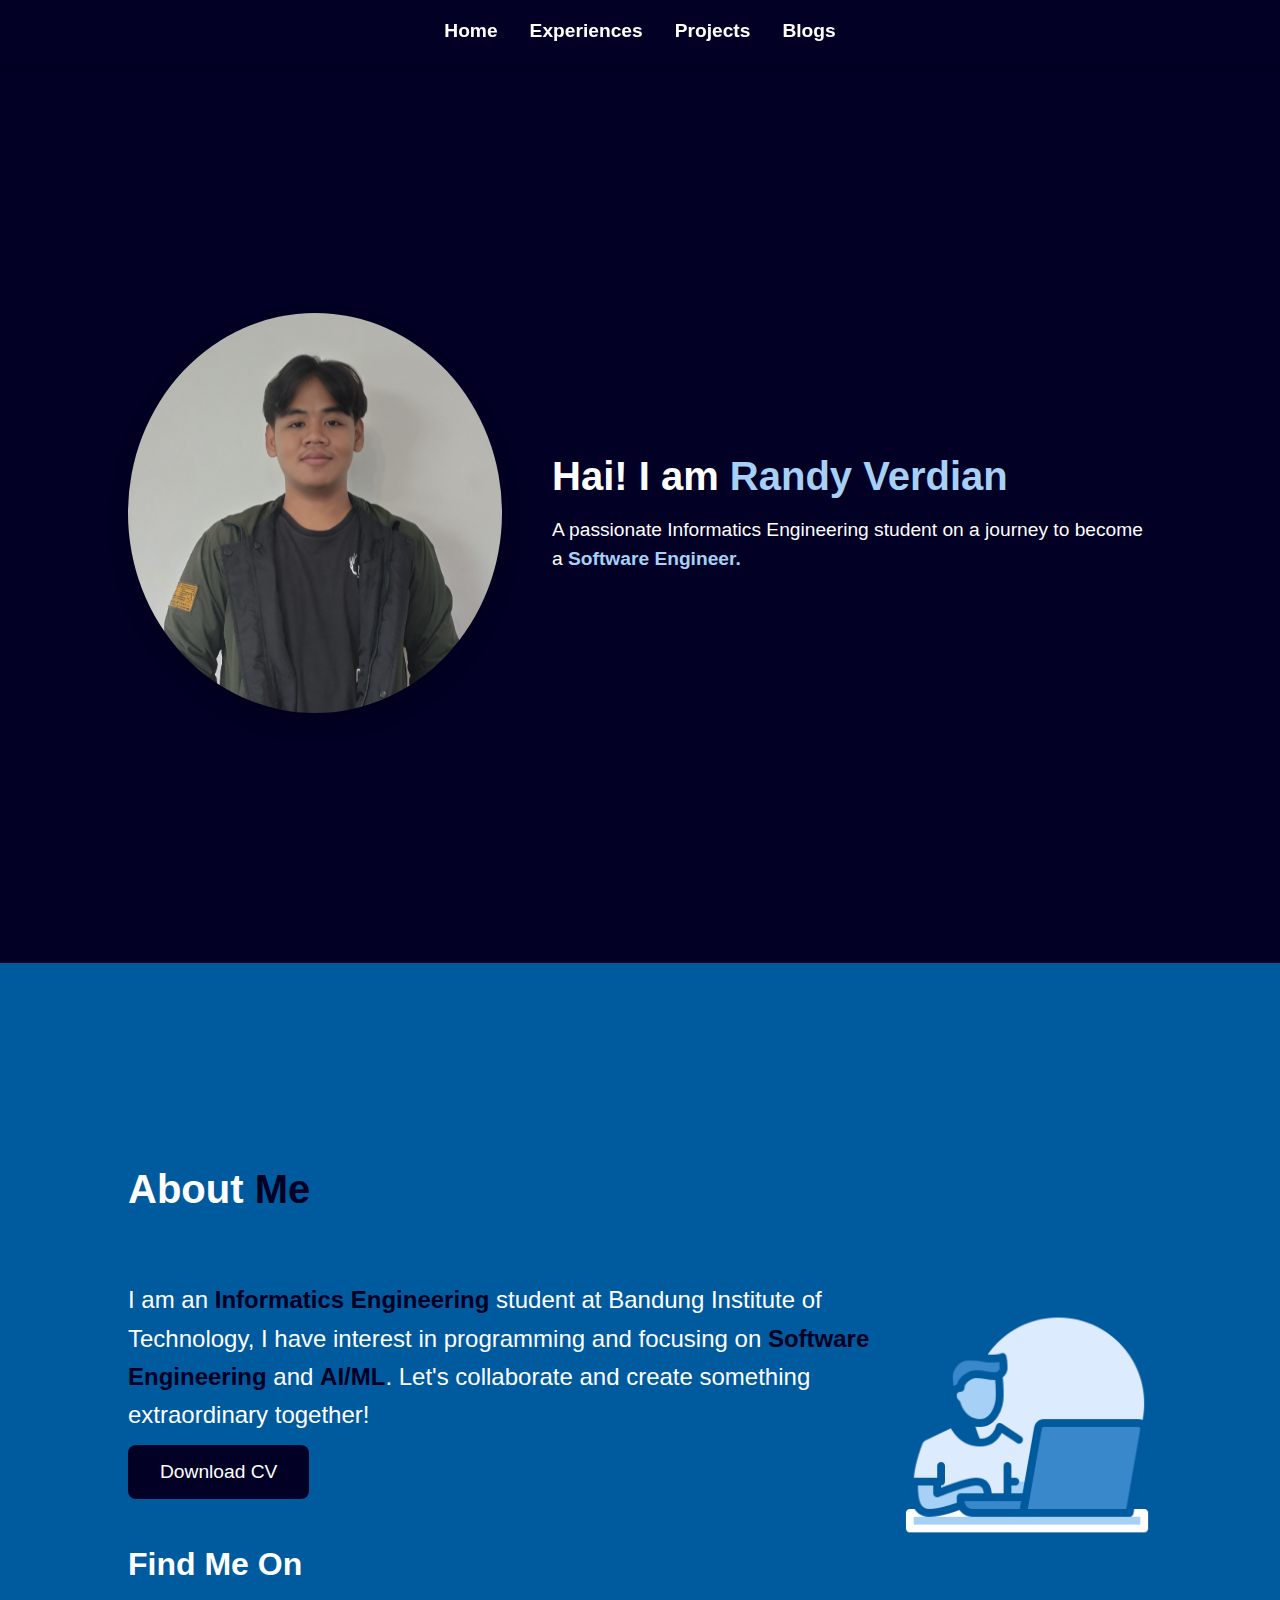
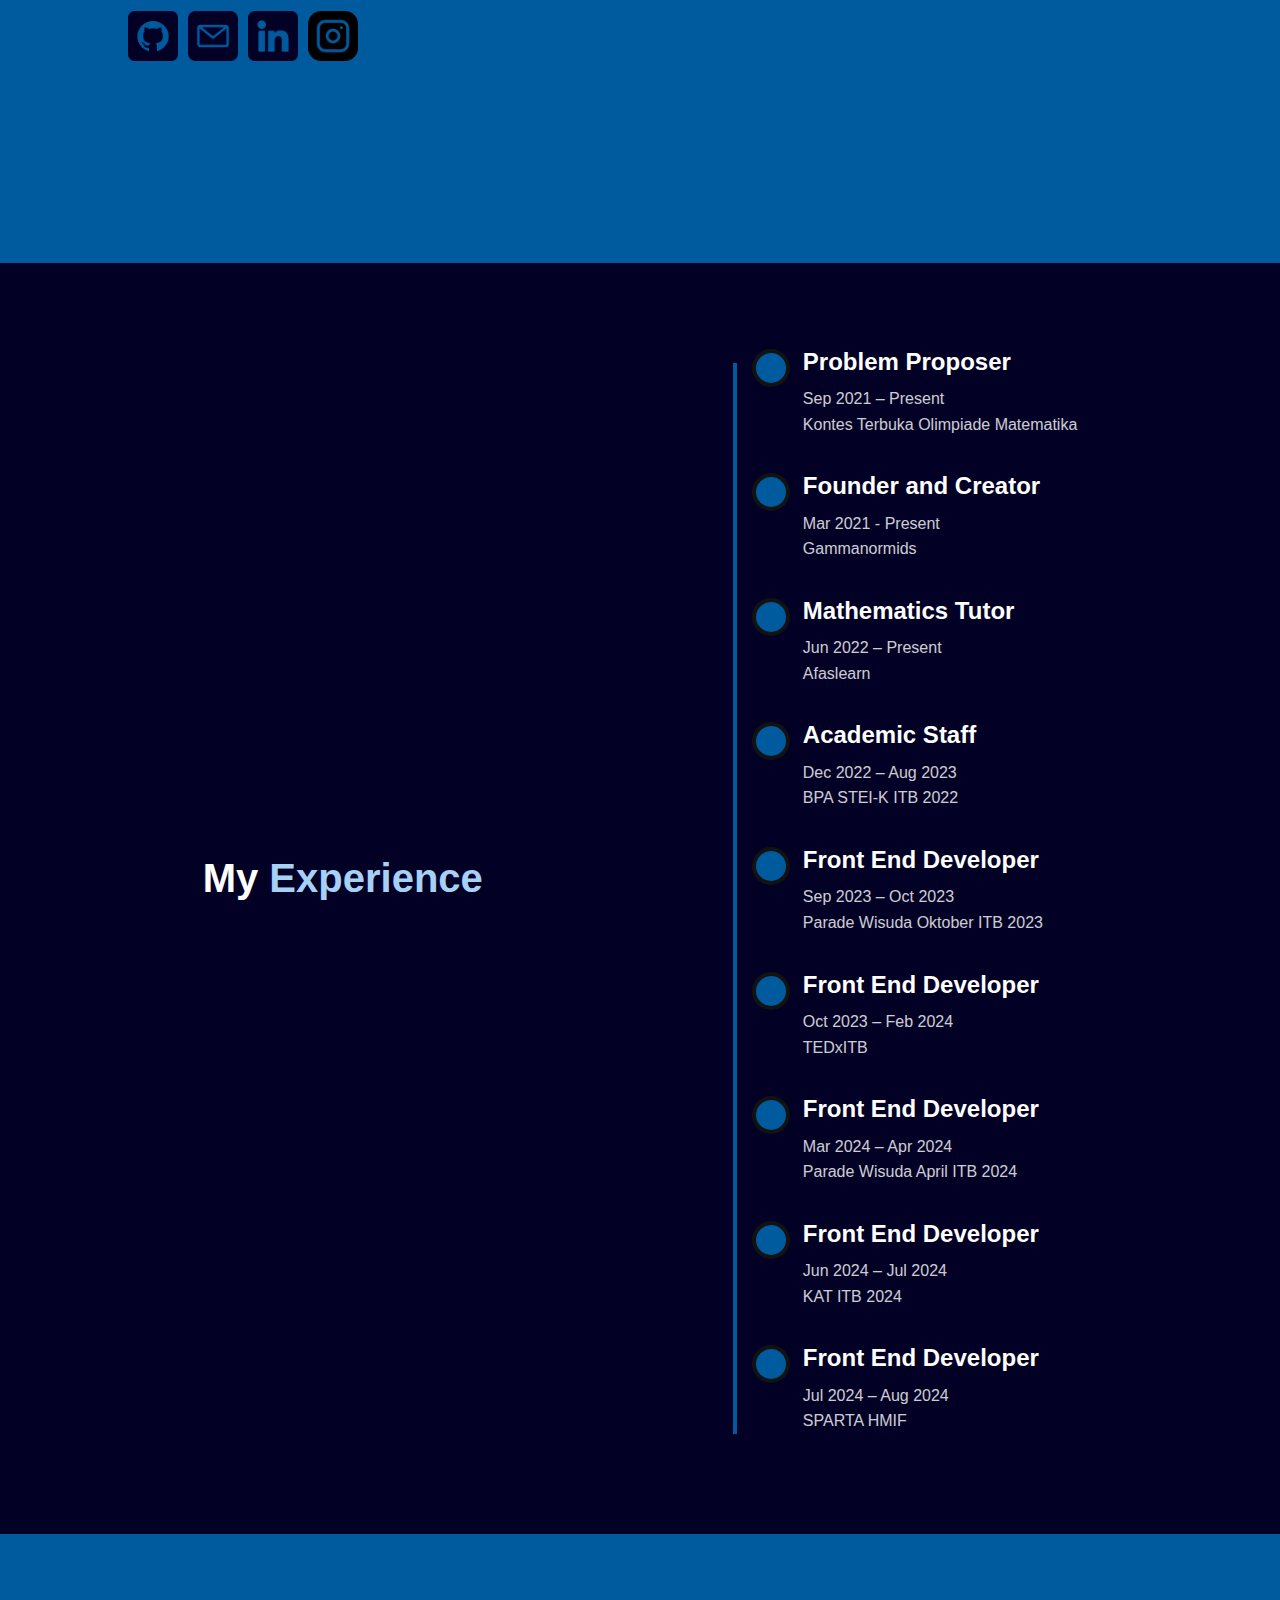
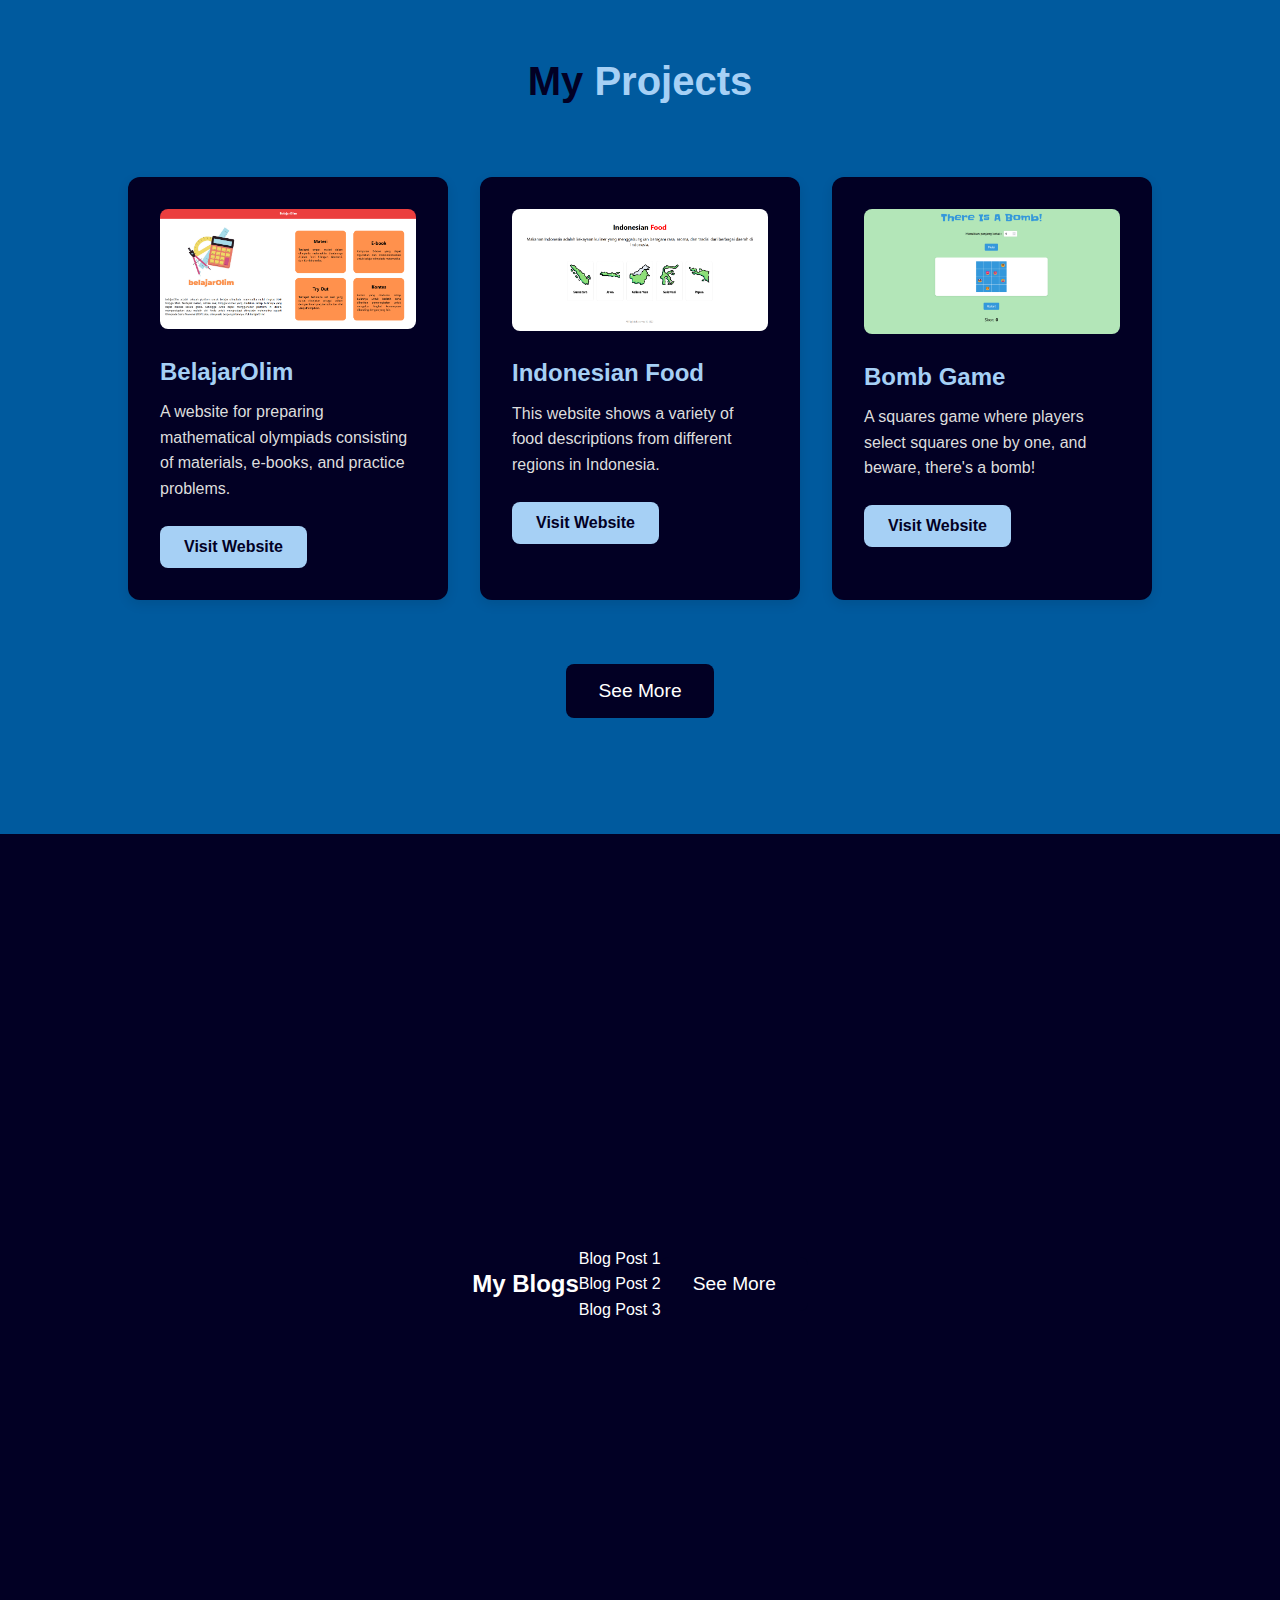
==== src/index.html @ 905d5fe4 "feat: add project section" ====
<!DOCTYPE html>
<html lang="en">
<head>
    <meta charset="UTF-8">
    <meta name="viewport" content="width=device-width, initial-scale=1.0">
    <title>Randy Verdian Portfolio</title>
    <link rel="stylesheet" href="style.css">
</head>
<body>
    <!-- Navbar -->
    <nav class="navbar">
        <ul>
            <li><a href="#home">Home</a></li>
            <li><a href="#experience">Experiences</a></li>
            <li><a href="#projects">Projects</a></li>
            <li><a href="#blogs">Blogs</a></li>
        </ul>
    </nav>

    <!-- Intro Section -->
    <section id="home" class="intro-section">
        <img src="../public/profile.jpg" alt="Randy Verdian" class="profile-photo">
        <div>
            <h1>Hai! I am <span>Randy Verdian</span></h1>
            <p>A passionate Informatics Engineering student on a journey to become a <span>Software Engineer.</span></p>
        </div>
    </section>

    <!-- About Me Section -->
     <section id="about-me" class="about-me-section">
        <div>
            <div class="about-me-desc">
                <h1>About <span>Me</span></h1>
                <p>
                    I am an <span>Informatics Engineering</span> student at Bandung Institute of Technology, I have interest in programming and focusing on <span>Software Engineering</span> and <span>AI/ML</span>. Let's collaborate and create something extraordinary together!
                </p>
                <a href="your-cv.pdf" class="btn">Download CV</a>
            </div>
            <div class="about-me-contact">
                <p>Find Me On</p>
                <div class="sosmed">
                    <a href="https://github.com/randyver"><img src="../public/github.png" alt="Github"></a>
                    <a href="mailto:randyverdian99@gmail.com"><img src="../public/email.png" alt="Email"></a>
                    <a href="https://linkedin.com/in/randy-verdian"><img src="../public/linkedin.png" alt="LinkedIn"></a>
                    <a href="https://instagram.com/randyverdian_"><img src="../public/instagram.png" alt="Instagram"></a>
                </div>
            </div>
        </div>
        <img src="../public/about-me.png" alt="About Me">
     </section>

    <!-- My Experience Section -->
    <section id="experience" class="experience-section">
        <h2>My <span>Experience</span></h2>
        <div class="timeline">
            <div class="timeline-item">
                <div class="timeline-icon"></div>
                <div class="timeline-content">
                    <h3>Problem Proposer</h3>
                    <p>Sep 2021 – Present<br>Kontes Terbuka Olimpiade Matematika</p>
                </div>
            </div>
            <div class="timeline-item">
                <div class="timeline-icon"></div>
                <div class="timeline-content">
                    <h3>Founder and Creator</h3>
                    <p>Mar 2021 - Present<br>Gammanormids</p>
                </div>
            </div>
            <div class="timeline-item">
                <div class="timeline-icon"></div>
                <div class="timeline-content">
                    <h3>Mathematics Tutor</h3>
                    <p>Jun 2022 – Present<br>Afaslearn</p>
                </div>
            </div>
            <div class="timeline-item">
                <div class="timeline-icon"></div>
                <div class="timeline-content">
                    <h3>Academic Staff</h3>
                    <p>Dec 2022 – Aug 2023<br>BPA STEI-K ITB 2022</p>
                </div>
            </div>
            <div class="timeline-item">
                <div class="timeline-icon"></div>
                <div class="timeline-content">
                    <h3>Front End Developer</h3>
                    <p>Sep 2023 – Oct 2023<br>Parade Wisuda Oktober ITB 2023</p>
                </div>
            </div>
            <div class="timeline-item">
                <div class="timeline-icon"></div>
                <div class="timeline-content">
                    <h3>Front End Developer</h3>
                    <p>Oct 2023 – Feb 2024<br>TEDxITB</p>
                </div>
            </div>
            <div class="timeline-item">
                <div class="timeline-icon"></div>
                <div class="timeline-content">
                    <h3>Front End Developer</h3>
                    <p>Mar 2024 – Apr 2024<br>Parade Wisuda April ITB 2024</p>
                </div>
            </div>
            <div class="timeline-item">
                <div class="timeline-icon"></div>
                <div class="timeline-content">
                    <h3>Front End Developer</h3>
                    <p>Jun 2024 – Jul 2024<br>KAT ITB 2024</p>
                </div>
            </div>
            <div class="timeline-item">
                <div class="timeline-icon"></div>
                <div class="timeline-content">
                    <h3>Front End Developer</h3>
                    <p>Jul 2024 – Aug 2024<br>SPARTA HMIF</p>
                </div>
            </div>
        </div>
    </section>
    
    

    <!-- My Projects Section -->
<section id="projects" class="projects-section">
    <h2>My <span>Projects</span></h2>
    <div class="projects-list">
        <div class="project">
            <img src="../public/project/belajar-olim.png" alt="belajar-olim">
            <h1>BelajarOlim</h1>
            <p>A website for preparing mathematical olympiads consisting of materials, e-books, and practice problems.</p>
            <a href="https://belajarolim.vercel.app/" target="_blank"><button>Visit Website</button></a>
        </div>

        <div class="project">
            <img src="../public/project/indo-food.png" alt="indo-food">
            <h1>Indonesian Food</h1>
            <p>This website shows a variety of food descriptions from different regions in Indonesia.</p>
            <a href="https://makanan-indo.vercel.app/" target="_blank"><button>Visit Website</button></a>
        </div>

        <div class="project">
            <img src="../public/project/bomb-game.png" alt="bomb-game">
            <h1>Bomb Game</h1>
            <p>A squares game where players select squares one by one, and beware, there's a bomb!</p>
            <a href="https://bomb-game-square.vercel.app/" target="_blank"><button>Visit Website</button></a>
        </div>

    </div>
    <a href="projects.html" class="btn">See More</a>
</section>


    <!-- My Blogs Section -->
    <section id="blogs" class="blogs-section">
        <h2>My Blogs</h2>
        <div class="blogs-list">
            <div class="blog">Blog Post 1</div>
            <div class="blog">Blog Post 2</div>
            <div class="blog">Blog Post 3</div>
        </div>
        <a href="blogs.html" class="btn">See More</a>
    </section>

</body>
</html>
---- src/style.css ----
* {
    margin: 0;
    padding: 0;
    box-sizing: border-box;
}

body {
    font-family: Arial, sans-serif;
    background: #020024;
    color: #fff;
    line-height: 1.6;
}

/* navbar */
.navbar {
    display: flex;
    justify-content: center;
    padding: 1rem 2rem;
    background-color: #020024;
    position: sticky;
    top: 0;
    z-index: 1000;
    box-shadow: 0 4px 6px rgba(0, 0, 0, 0.1);
}

.navbar ul {
    list-style: none;
    display: flex;
    gap: 2rem;
    margin: 0;
    padding: 0;
}

.navbar a {
    color: #fff;
    text-decoration: none;
    font-weight: bold;
    font-size: 1.2rem;
    transition: color 0.3s ease-in-out;
}

.navbar a:hover {
    color: #a6d0f5; /* Light blue for hover */
}


/* intro section */

.intro-section {
    min-height: 100vh;
    display: flex;
    align-items: center;
    justify-content: center;
    padding: 0 10%;
    background: #020024;
    color: #fff;
    text-align: left;
}

.profile-photo {
    width: 400px;
    height: 400px;
    border-radius: 50%;
    object-fit: cover;
    box-shadow: 0 10px 20px rgba(0, 0, 0, 0.2);
    margin-right: 50px;
}

.intro-section div {
    max-width: 600px;
}

.intro-section h1 {
    font-size: 2.5rem;
    line-height: 1.2;
    margin-bottom: 1rem;
}

.intro-section h1 span {
    color: #a6d0f5;
}

.intro-section p {
    font-size: 1.2rem;
    line-height: 1.5;
}

.intro-section p span {
    color: #a6d0f5;
    font-weight: bold;
}



/* about me section */

.about-me-section {
    min-height: 100vh;
    display: flex;
    align-items: center;
    justify-content: center;
    padding: 0 10%;
    background: #005a9e;
    color: #fff;
    text-align: left;
}

.btn {
    display: inline-block;
    padding: 0.75rem 2rem;
    background-color: #020024;
    color: white;
    text-decoration: none;
    border-radius: 5px;
    transition: background-color 0.3s;
}

.btn:hover {
    background-color: #003d73;
}

.sosmed {
    display: flex;
}

.sosmed a img {
    width: 80px;
    height: 80px;
    margin-right: 10px;
}

.about-me-section img {
    margin-top: 20px;
    width: 250px;
}

.about-me-desc {
    margin-bottom: 40px;
}

.about-me-desc h1 {
    font-size: 2.5rem;
    margin-bottom: 60px;
}

.about-me-desc p {
    font-size: 1.5rem;
    margin-bottom: 10px;
}

.about-me-desc h1 span {
    color: #020024;
}

.about-me-desc p span {
    font-weight: bold;
    color: #020024;
}

.about-me-contact p {
    font-size: 2rem;
    font-weight: bold;
}

.sosmed a img {
    width: 50px;
    height: 50px;
}


/* experience */
.experience-section {
    min-height: 100vh;
    display: flex;
    align-items: center;
    justify-content: center;
    padding: 0 10%;
    background: #020024;
    color: #fff;
    text-align: left;
}

.experience-section h2 {
    text-align: center;
    font-size: 2.5rem;
    margin-bottom: 40px;
    margin-right: 200px;
}

.experience-section h2 span {
    color: #a6d0f5;
}

.timeline {
    position: relative;
    max-width: 800px;
    margin-top: 60px;
    margin-bottom: 60px;
    padding-left: 40px;
}

.timeline:before {
    content: '';
    position: absolute;
    left: 50px;
    top: 40px;
    bottom: 40px;
    width: 4px;
    background: #005a9e;
}

.timeline-item {
    margin: 30px 0;
    position: relative;
}

.timeline-item .timeline-icon {
    position: absolute;
    left: 33px;
    top: 0;
    width: 30px;
    height: 30px;
    background-color: #005a9e;
    border-radius: 50%;
    box-shadow: 0 0 0 4px #121212;
}

.timeline-item .timeline-content {
    padding-left: 80px;
    position: relative;
    top: -10px;
}

.timeline-item h3 {
    font-size: 1.5rem;
    font-weight: bold;
    margin-bottom: 5px;
}

.timeline-item p {
    font-size: 1rem;
    opacity: 0.8;
}





/* projects */
.projects-section {
    min-height: 100vh;
    display: flex;
    flex-direction: column;
    align-items: center;
    justify-content: center;
    padding: 0 10%;
    background: #005a9e;
    color: #fff;
    text-align: left;
}

.projects-section h2 {
    font-size: 2.5rem;
    margin-bottom: 4rem;
    color: #020024;
}

.projects-section h2 span {
    color: #a6d0f5;
}

.projects-list {
    display: grid;
    grid-template-columns: repeat(auto-fit, minmax(300px, 1fr));
    gap: 2rem;
    margin-bottom: 4rem;
}

.project {
    background-color: #020024;
    color: #fff;
    padding: 2rem;
    border-radius: 12px;
    box-shadow: 0 4px 12px rgba(0, 0, 0, 0.1);
    text-align: left;
    transition: transform 0.3s ease, box-shadow 0.3s ease;
    overflow: hidden;
    cursor: pointer;
}

.project:hover {
    transform: scale(1.05); /* Scale effect on hover */
    box-shadow: 0 6px 16px rgba(0, 0, 0, 0.2);
}

.project img {
    max-width: 100%;
    border-radius: 8px;
    margin-bottom: 1rem;
}

.project h1 {
    font-size: 1.5rem;
    margin-bottom: 0.5rem;
    color: #a6d0f5;
}

.project p {
    font-size: 1rem;
    color: #ddd;
    margin-bottom: 1.5rem;
}

.project a button {
    background-color: #a6d0f5;
    border: none;
    padding: 0.75rem 1.5rem;
    border-radius: 8px;
    color: #020024;
    font-size: 1rem;
    font-weight: bold;
    cursor: pointer;
    transition: background-color 0.3s ease;
}

.project a button:hover {
    background-color: #a6d0f5;
}

.btn {
    background-color: #020024;
    color: #fff;
    border-radius: 8px;
    font-size: 1.2rem;
    text-decoration: none;
    transition: background-color 0.3s ease;
}

.btn:hover {
    background-color: #a6d0f5;
    color: #020024;
}



















/* blogs */
.blogs-section {
    min-height: 100vh;
    display: flex;
    align-items: center;
    justify-content: center;
    padding: 0 10%;
    background: #020024;
    color: #fff;
    text-align: left;
}




@media (max-width: 1080px) {
    /* intro section */
    .intro-section {
        flex-direction: column;
        text-align: center;
        padding: 40px;
    }

    .profile-photo {
        margin: 0 0 20px 0;
        width: 300px;
        height: 300px;
    }

    .intro-section div {
        max-width: 100%;
    }

    .intro-section h1 {
        font-size: 2.5rem;
    }

    .intro-section p {
        font-size: 1.5rem;
    }

    /* about me section */
    .about-me-section {
        display: flex;
        flex-direction: column;
    }

    .about-me-section img {
        margin-top: 20px;
        width: 300px;
    }

    .about-me-desc {
        margin-bottom: 40px;
    }

    .about-me-desc h1 {
        font-size: 2.5rem;
        margin-bottom: 60px;
    }

    .about-me-desc p {
        font-size: 1.2rem;
        margin-bottom: 10px;
    }

    .about-me-desc h1 span {
        color: #020024;
    }

    .about-me-desc p span {
        font-weight: bold;
        color: #020024;
    }

    .about-me-contact p {
        font-size: 1.5rem;
        font-weight: bold;
    }

    .sosmed a img {
        width: 50px;
        height: 50px;
    }

    /* experience section */
    .experience-section {
        min-height: 100vh;
        display: flex;
        align-items: center;
        justify-content: center;
        padding: 0 10%;
        background: #020024;
        color: #fff;
    }
    
    .experience-section h2 {
        text-align: center;
        font-size: 2.5rem;
        margin-bottom: 40px;
    }
    
    .timeline {
        position: relative;
        max-width: 800px;
        margin-top: 20px;
        margin-bottom: 60px;
    }
    
    .timeline:before {
        content: '';
        position: absolute;
        left: 50px;
        top: 40px;
        bottom: 40px;
        width: 4px;
        background: #005a9e;
    }
    
    .timeline-item {
        margin: 30px 0;
        position: relative;
    }
    
    .timeline-item .timeline-icon {
        position: absolute;
        left: 33px;
        top: 0;
        width: 20px;
        height: 20px;
        background-color: #005a9e;
        border-radius: 50%;
        box-shadow: 0 0 0 4px #121212;
    }
    
    .timeline-item .timeline-content {
        padding-left: 80px;
        position: relative;
        top: -10px;
    }
    
    .timeline-item h3 {
        font-size: 1.2rem;
        font-weight: bold;
        margin-bottom: 5px;
    }
    
    .timeline-item p {
        font-size: 1rem;
        opacity: 0.8;
    }

    /* projects */
    .projects-section {
        padding-top: 100px;
        padding-bottom: 100px;
    }
}

@media (max-width: 810px) {
    /* navbar */
    .navbar a {
        font-size: 1rem;
    }


    /* intro section */
    .profile-photo {
        width: 200px;
        height: 200px;
    }

    .intro-section h1 {
        font-size: 2rem;
    }

    .intro-section p {
        font-size: 1rem;
    }

    /* about me section */
    .about-me-section {
        display: flex;
        flex-direction: column;
    }



    .about-me-section img {
        margin-top: 20px;
        width: 250px;
    }

    .about-me-desc {
        margin-bottom: 40px;
    }

    .about-me-desc h1 {
        font-size: 2rem;
        margin-bottom: 60px;
    }

    .about-me-desc p {
        margin-bottom: 10px;
    }

    .about-me-desc h1 span {
        color: #020024;
    }

    .about-me-desc p span {
        font-weight: bold;
        color: #020024;
    }

    .about-me-contact p {
        font-size: 1.5rem;
        font-weight: bold;
    }

    .sosmed a img {
        width: 50px;
        height: 50px;
    }

    /* experience section */
    .experience-section {
        min-height: 100vh;
        display: flex;
        flex-direction: column;
        align-items: center;
        justify-content: center;
        padding: 0 10%;
        background: #020024;
        color: #fff;
    }
    
    .experience-section h2 {
        text-align: center;
        font-size: 2.5rem;
        margin-top: 40px;
        margin-bottom: 40px;
        margin-right: 0px;
    }
    
    .timeline {
        position: relative;
        max-width: 800px;
        margin-top: 20px;
        margin-bottom: 60px;
    }
    
    .timeline:before {
        content: '';
        position: absolute;
        left: 50px;
        top: 40px;
        bottom: 40px;
        width: 4px;
        background: #005a9e;
    }
    
    .timeline-item {
        margin: 30px 0;
        position: relative;
    }
    
    .timeline-item .timeline-icon {
        position: absolute;
        left: 33px;
        top: 0;
        width: 20px;
        height: 20px;
        background-color: #005a9e;
        border-radius: 50%;
        box-shadow: 0 0 0 4px #121212;
    }
    
    .timeline-item .timeline-content {
        padding-left: 80px;
        position: relative;
        top: -10px;
    }
    
    .timeline-item h3 {
        font-size: 1rem;
        font-weight: bold;
        margin-bottom: 5px;
    }
    
    .timeline-item p {
        font-size: 0.8rem;
        opacity: 0.8;
    }

    /* projects */
    .projects-section {
        padding-top: 60px;
        padding-bottom: 60px;
    }

    .project h2 {
        font-size: 1.2rem;
    }

    .project p {
        font-size: 0.8rem;
    }
}

@media (max-width: 480px) {
    /* navbar */
    .navbar a {
        font-size: 1rem;
    }


    /* intro section */
    .profile-photo {
        width: 200px;
        height: 200px;
    }

    .intro-section h1 {
        font-size: 2rem;
    }

    .intro-section p {
        font-size: 1rem;
    }

    /* about me section */
    .about-me-section {
        display: flex;
        flex-direction: column;
    }



    .about-me-section img {
        margin-top: 20px;
        width: 250px;
    }

    .about-me-desc {
        margin-bottom: 40px;
    }

    .about-me-desc h1 {
        font-size: 2rem;
        margin-bottom: 60px;
    }

    .about-me-desc p {
        margin-bottom: 10px;
    }

    .about-me-desc h1 span {
        color: #020024;
    }

    .about-me-desc p span {
        font-weight: bold;
        color: #020024;
    }

    .about-me-contact p {
        font-size: 1.5rem;
        font-weight: bold;
    }

    .sosmed a img {
        width: 50px;
        height: 50px;
    }

    /* experience section */
    .experience-section {
        min-height: 100vh;
        display: flex;
        flex-direction: column;
        align-items: center;
        justify-content: center;
        padding: 0 10%;
        background: #020024;
        color: #fff;
    }
    
    .experience-section h2 {
        text-align: center;
        font-size: 2.5rem;
        margin-top: 40px;
        margin-bottom: 40px;
        margin-right: 0px;
    }
    
    .timeline {
        position: relative;
        max-width: 800px;
        margin-top: 20px;
        margin-bottom: 60px;
    }
    
    .timeline:before {
        content: '';
        position: absolute;
        left: 50px;
        top: 40px;
        bottom: 40px;
        width: 4px;
        background: #005a9e;
    }
    
    .timeline-item {
        margin: 30px 0;
        position: relative;
    }
    
    .timeline-item .timeline-icon {
        position: absolute;
        left: 33px;
        top: 0;
        width: 20px;
        height: 20px;
        background-color: #005a9e;
        border-radius: 50%;
        box-shadow: 0 0 0 4px #121212;
    }
    
    .timeline-item .timeline-content {
        padding-left: 80px;
        position: relative;
        top: -10px;
    }
    
    .timeline-item h3 {
        font-size: 1rem;
        font-weight: bold;
        margin-bottom: 5px;
    }
    
    .timeline-item p {
        font-size: 0.8rem;
        opacity: 0.8;
    }
    
    .projects-section {
        padding-top: 40px;
        padding-bottom: 40px;
    }

    .project h2 {
        font-size: 1.2rem;
    }

    .project p {
        font-size: 0.8rem;
    }

    .project a button {
        font-size: 0.8rem;
    }

    

}
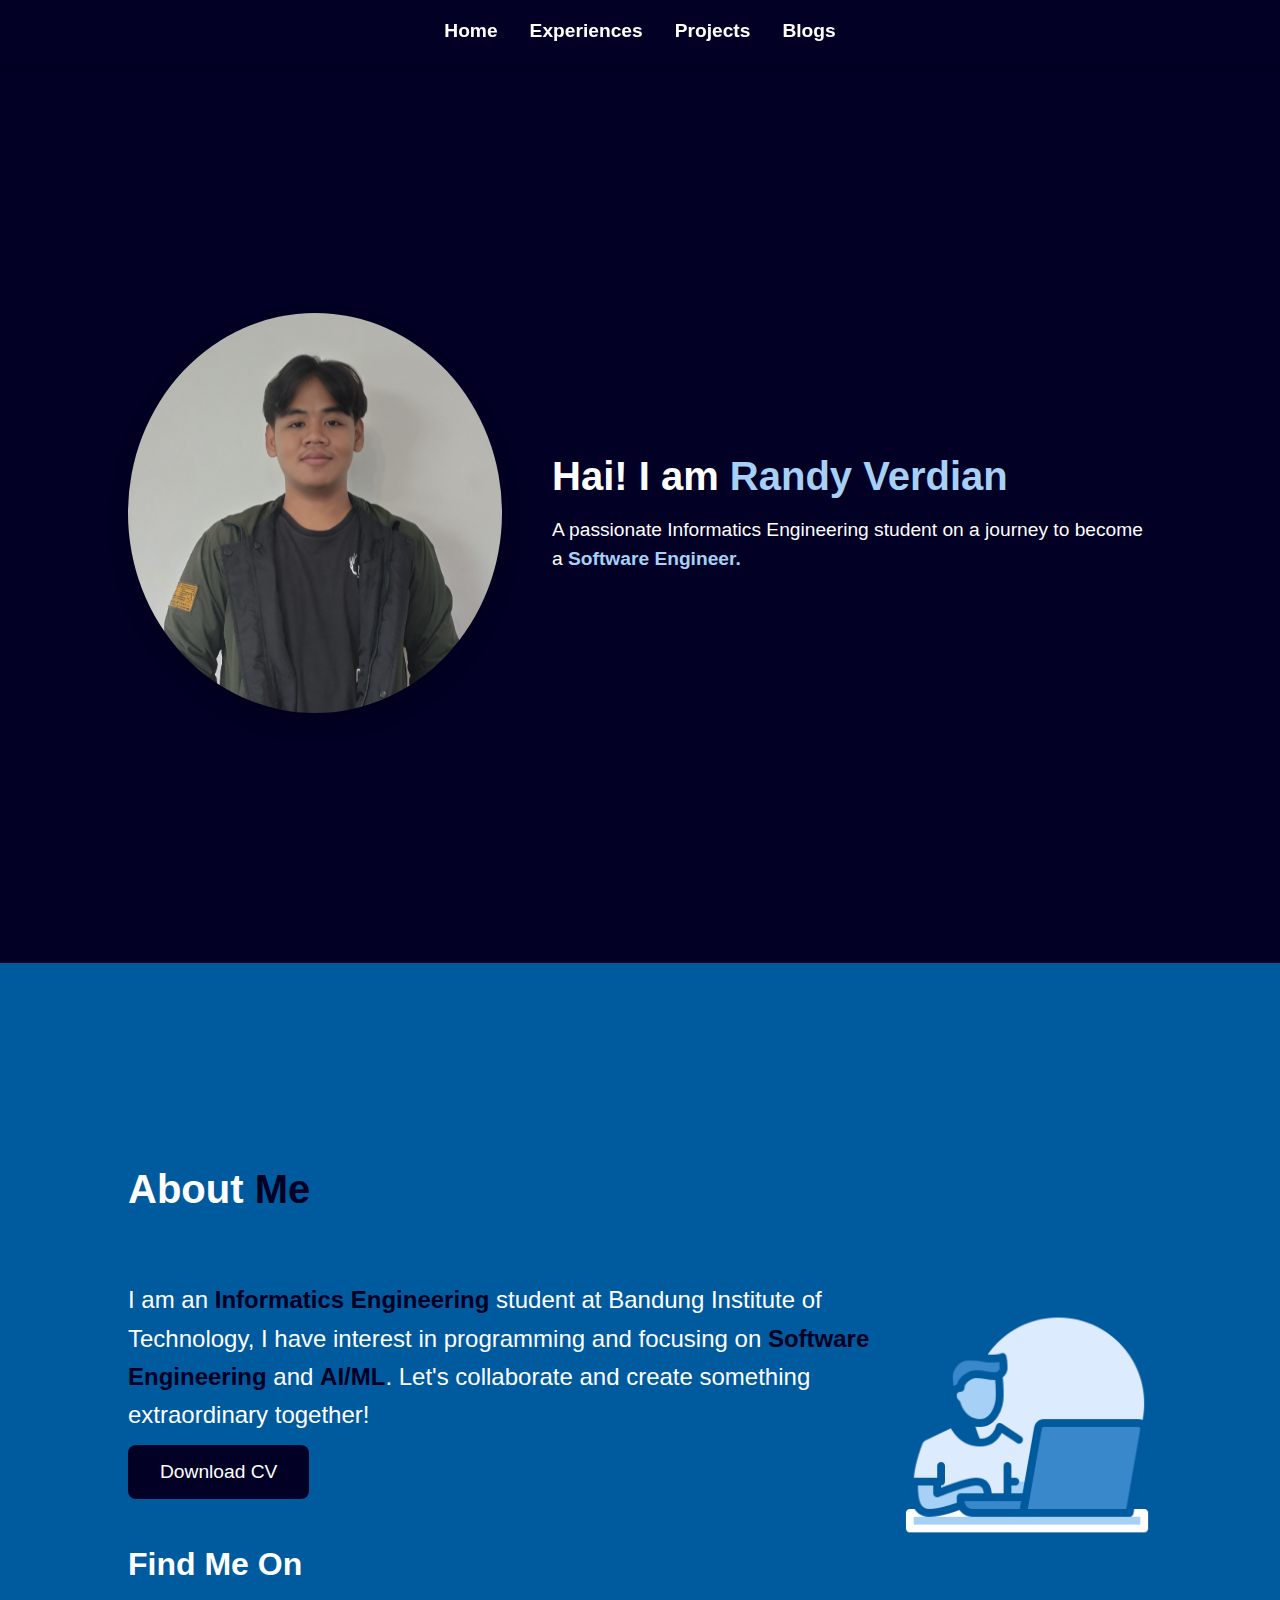
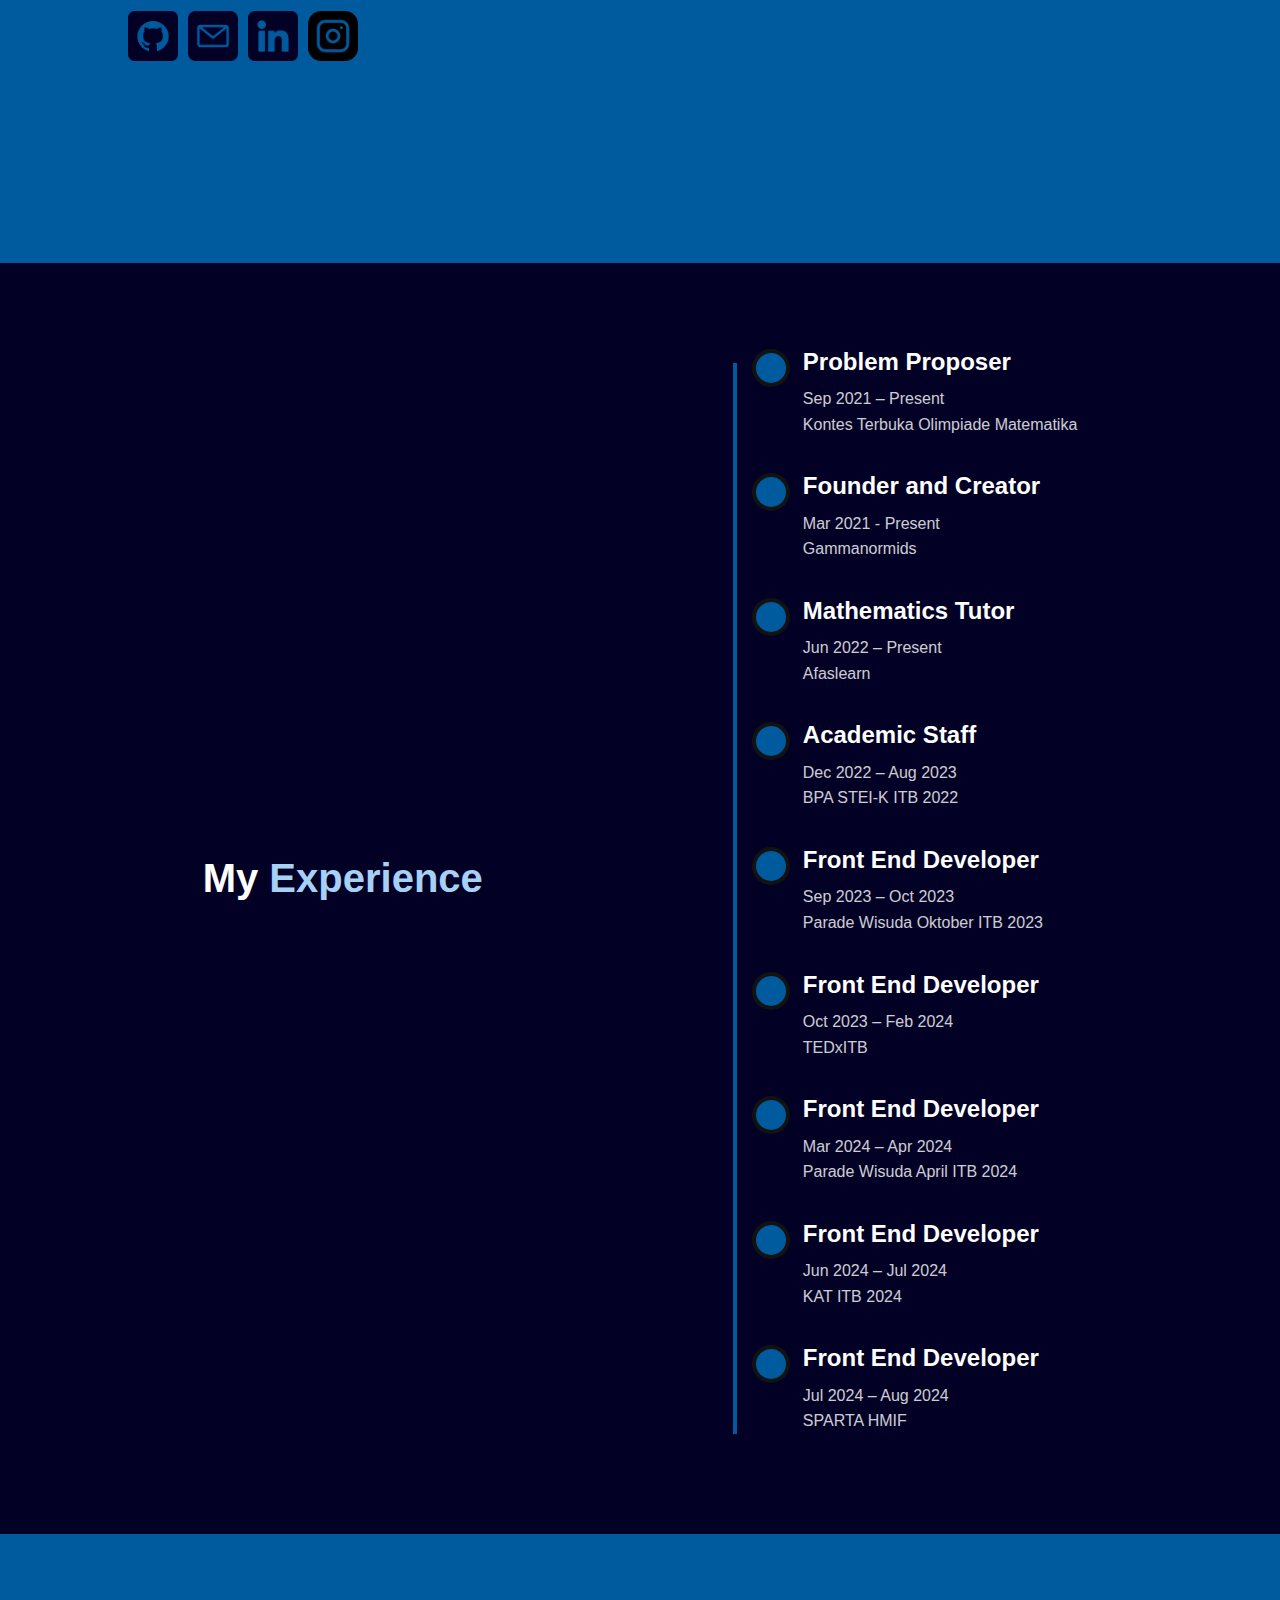
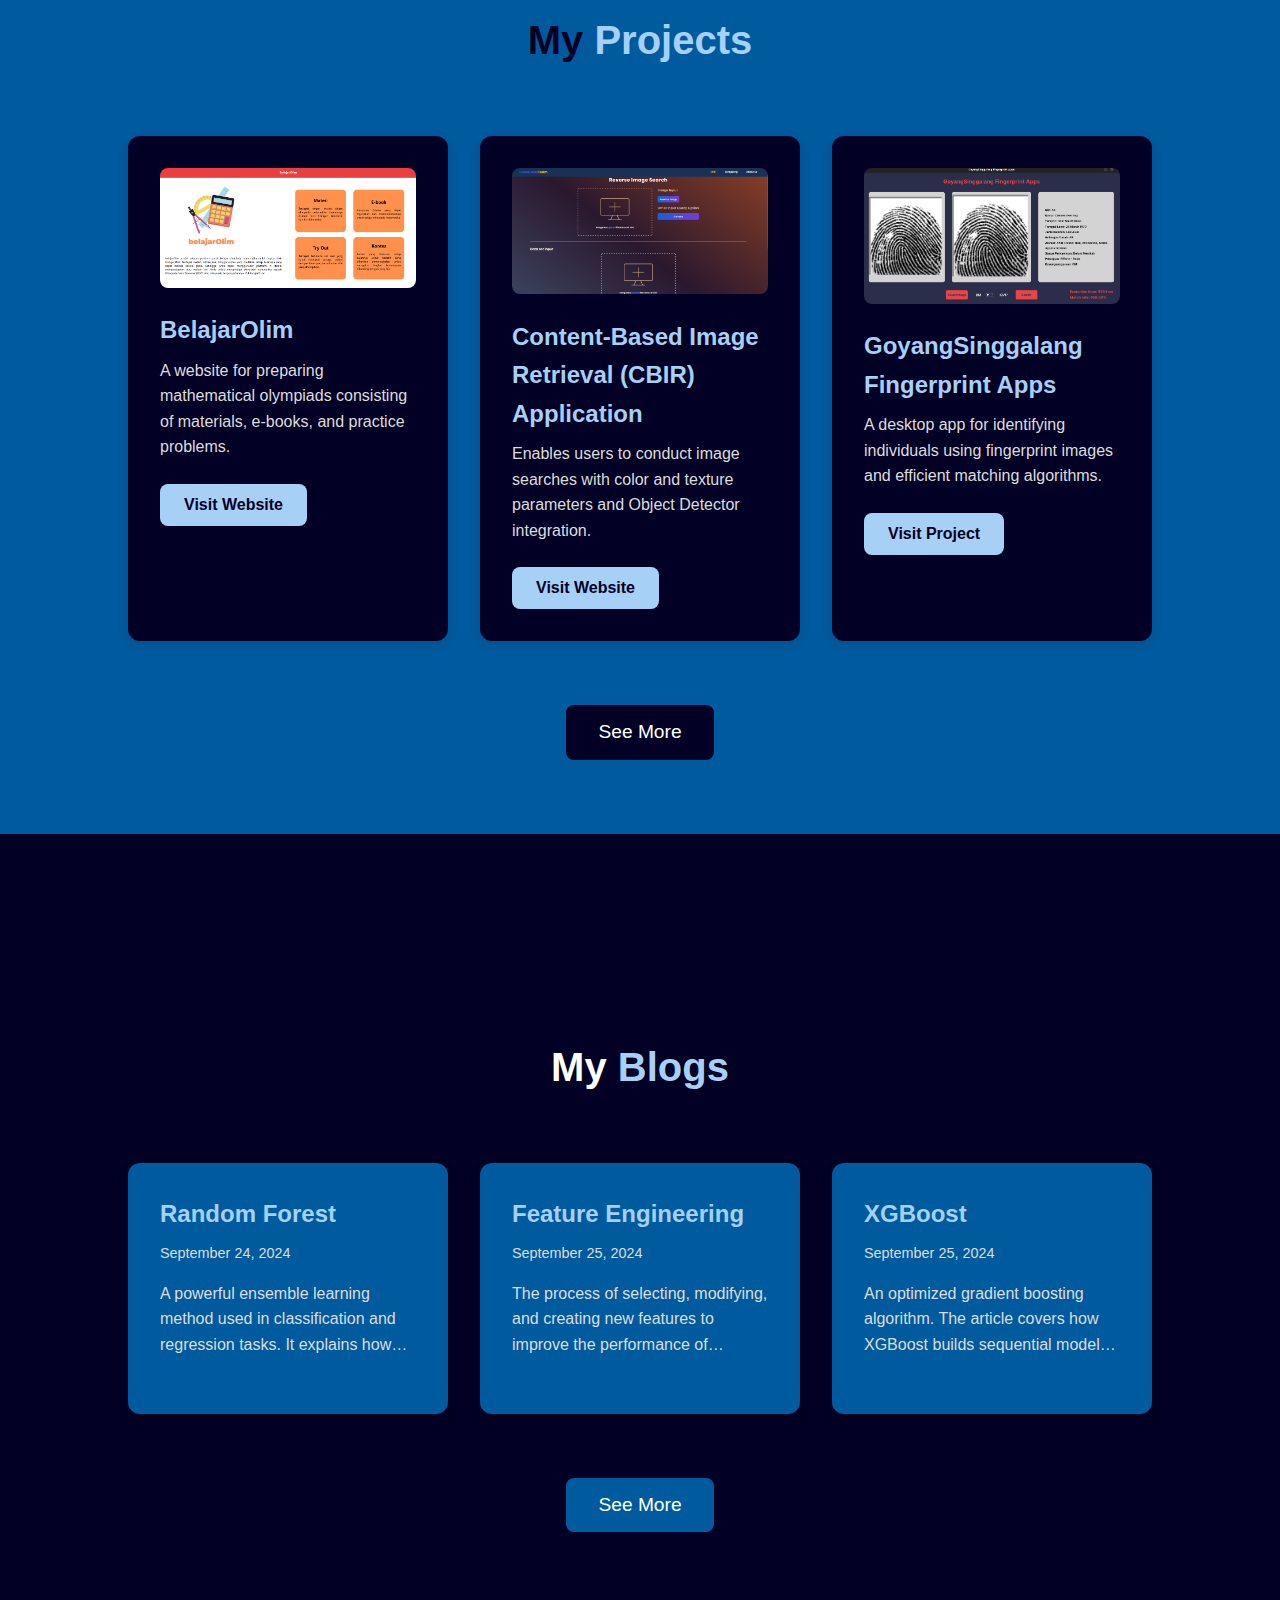
==== commit 42f5ed8d: "feat: add blogs section" ====
--- a/src/index.html
+++ b/src/index.html
@@ -133,17 +133,17 @@
         </div>
 
         <div class="project">
-            <img src="../public/project/indo-food.png" alt="indo-food">
-            <h1>Indonesian Food</h1>
-            <p>This website shows a variety of food descriptions from different regions in Indonesia.</p>
-            <a href="https://makanan-indo.vercel.app/" target="_blank"><button>Visit Website</button></a>
+            <img src="../public/project/cbir.png" alt="cbir-application">
+            <h1>Content-Based Image Retrieval (CBIR) Application</h1>
+            <p>Enables users to conduct image searches with color and texture parameters and Object Detector integration.</p>
+            <a href="https://algeo02-22027.vercel.app/" target="_blank"><button>Visit Website</button></a>
         </div>
 
         <div class="project">
-            <img src="../public/project/bomb-game.png" alt="bomb-game">
-            <h1>Bomb Game</h1>
-            <p>A squares game where players select squares one by one, and beware, there's a bomb!</p>
-            <a href="https://bomb-game-square.vercel.app/" target="_blank"><button>Visit Website</button></a>
+            <img src="../public/project/fingerprint.png" alt="fingerprint-app">
+            <h1>GoyangSinggalang Fingerprint Apps</h1>
+            <p>A desktop app for identifying individuals using fingerprint images and efficient matching algorithms.</p>
+            <a href="https://github.com/randyver/Tubes3_GoyangSinggalang" target="_blank"><button>Visit Project</button></a>
         </div>
 
     </div>
@@ -151,16 +151,32 @@
 </section>
 
 
-    <!-- My Blogs Section -->
-    <section id="blogs" class="blogs-section">
-        <h2>My Blogs</h2>
-        <div class="blogs-list">
-            <div class="blog">Blog Post 1</div>
-            <div class="blog">Blog Post 2</div>
-            <div class="blog">Blog Post 3</div>
+<!-- My Blogs Section -->
+<section id="blogs" class="blogs-section">
+    <h2>My <span>Blogs</span></h2>
+    <div class="blogs-list">
+        <div class="blog">
+            <h1>Random Forest</h1>
+            <p class="date">September 24, 2024</p>
+            <p class="content">A powerful ensemble learning method used in classification and regression tasks. It explains how multiple decision trees are combined to improve predictive accuracy and handle overfitting.</p>
         </div>
-        <a href="blogs.html" class="btn">See More</a>
-    </section>
+
+        <div class="blog">
+            <h1>Feature Engineering</h1>
+            <p class="date">September 25, 2024</p>
+            <p class="content">The process of selecting, modifying, and creating new features to improve the performance of machine learning models. It discusses techniques like one-hot encoding, scaling, and interaction terms.</p>
+        </div>
+
+        <div class="blog">
+            <h1>XGBoost</h1>
+            <p class="date">September 25, 2024</p>
+            <p class="content">An optimized gradient boosting algorithm. The article covers how XGBoost builds sequential models, reduces bias and variance, and why it's favored in machine learning competitions.</p>
+        </div>
+    </div>
+    <a href="blogs.html" class="btn">See More</a>
+</section>
+
+
 
 </body>
 </html>
--- a/src/style.css
+++ b/src/style.css
@@ -345,24 +345,11 @@
 
 
 
-
-
-
-
-
-
-
-
-
-
-
-
-
-
-/* blogs */
+/* Blogs Section */
 .blogs-section {
     min-height: 100vh;
     display: flex;
+    flex-direction: column;
     align-items: center;
     justify-content: center;
     padding: 0 10%;
@@ -370,6 +357,95 @@
     color: #fff;
     text-align: left;
 }
+
+.blogs-section h2 {
+    font-size: 2.5rem;
+    margin-bottom: 4rem;
+    color: white;
+}
+
+.blogs-section h2 span {
+    color: #a6d0f5;
+}
+
+.blogs-list {
+    display: grid;
+    grid-template-columns: repeat(auto-fit, minmax(300px, 1fr));
+    gap: 2rem;
+    margin-bottom: 4rem;
+}
+
+.blog {
+    background-color: #005a9e;
+    color: #fff;
+    padding: 2rem;
+    border-radius: 12px;
+    box-shadow: 0 4px 12px rgba(0, 0, 0, 0.1);
+    text-align: left;
+    transition: transform 0.3s ease, box-shadow 0.3s ease;
+    overflow: hidden;
+    cursor: pointer;
+}
+
+.blog:hover {
+    transform: scale(1.05);
+    box-shadow: 0 6px 16px rgba(0, 0, 0, 0.2);
+}
+
+.blog h1 {
+    font-size: 1.5rem;
+    margin-bottom: 0.5rem;
+    color: #a6d0f5;
+}
+
+.blog .date {
+    font-size: 0.9rem;
+    margin-bottom: 1rem;
+    color: #ddd;
+}
+
+.blog .content {
+    font-size: 1rem;
+    color: #ddd;
+    display: -webkit-box;
+    -webkit-line-clamp: 3;
+    line-clamp: 3;
+    -webkit-box-orient: vertical;
+    overflow: hidden;
+    text-overflow: ellipsis;
+    margin-bottom: 1.5rem;
+}
+
+.blog a button {
+    background-color: #a6d0f5;
+    border: none;
+    padding: 0.75rem 1.5rem;
+    border-radius: 8px;
+    color: #020024;
+    font-size: 1rem;
+    font-weight: bold;
+    cursor: pointer;
+    transition: background-color 0.3s ease;
+}
+
+.blog a button:hover {
+    background-color: #a6d0f5;
+}
+
+.blogs-section a {
+    background-color: #005a9e;
+    color: #fff;
+    border-radius: 8px;
+    font-size: 1.2rem;
+    text-decoration: none;
+    transition: background-color 0.3s ease;
+}
+
+.btn:hover {
+    background-color: #a6d0f5;
+    color: #020024;
+}
+
 
 
 
@@ -513,6 +589,12 @@
 
     /* projects */
     .projects-section {
+        padding-top: 100px;
+        padding-bottom: 100px;
+    }
+
+    /* blogs section */
+    .blogs-section {
         padding-top: 100px;
         padding-bottom: 100px;
     }
@@ -667,6 +749,25 @@
     .project p {
         font-size: 0.8rem;
     }
+
+    /* blogs section */
+    .blogs-section {
+        padding-top: 60px;
+        padding-bottom: 60px;
+    }
+
+    .blog h2 {
+        font-size: 1.2rem;
+    }
+
+    .blog p {
+        font-size: 0.8rem;
+    }
+
+    .blog a button {
+        font-size: 0.8rem;
+    }
+
 }
 
 @media (max-width: 480px) {
@@ -804,6 +905,8 @@
         font-size: 0.8rem;
         opacity: 0.8;
     }
+
+    /* projects */
     
     .projects-section {
         padding-top: 40px;
@@ -822,6 +925,25 @@
         font-size: 0.8rem;
     }
 
+    /* blogs section */
+
+    .blogs-section {
+        padding-top: 40px;
+        padding-bottom: 40px;
+    }
+
+    .blog h2 {
+        font-size: 1.2rem;
+    }
+
+    .blog p {
+        font-size: 0.8rem;
+    }
+
+    .blog a button {
+        font-size: 0.8rem;
+    }
+
     
 
 }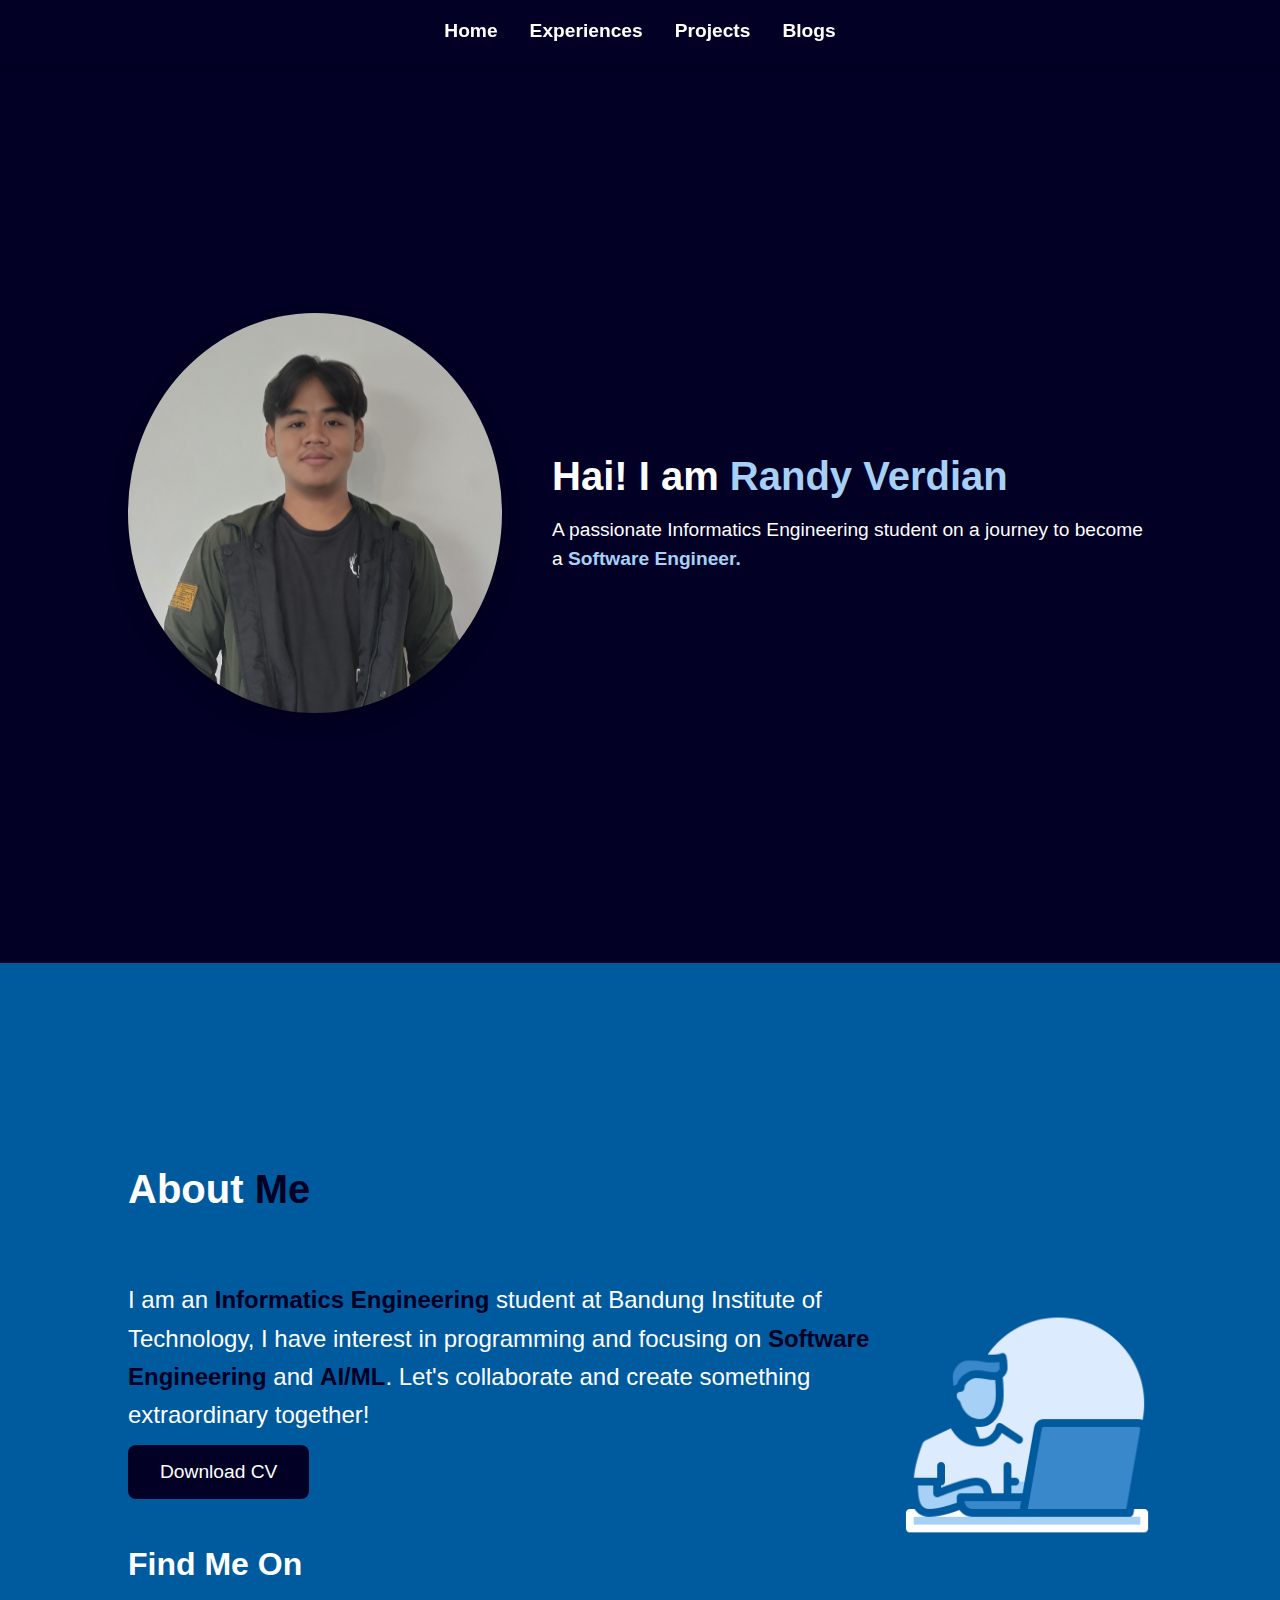
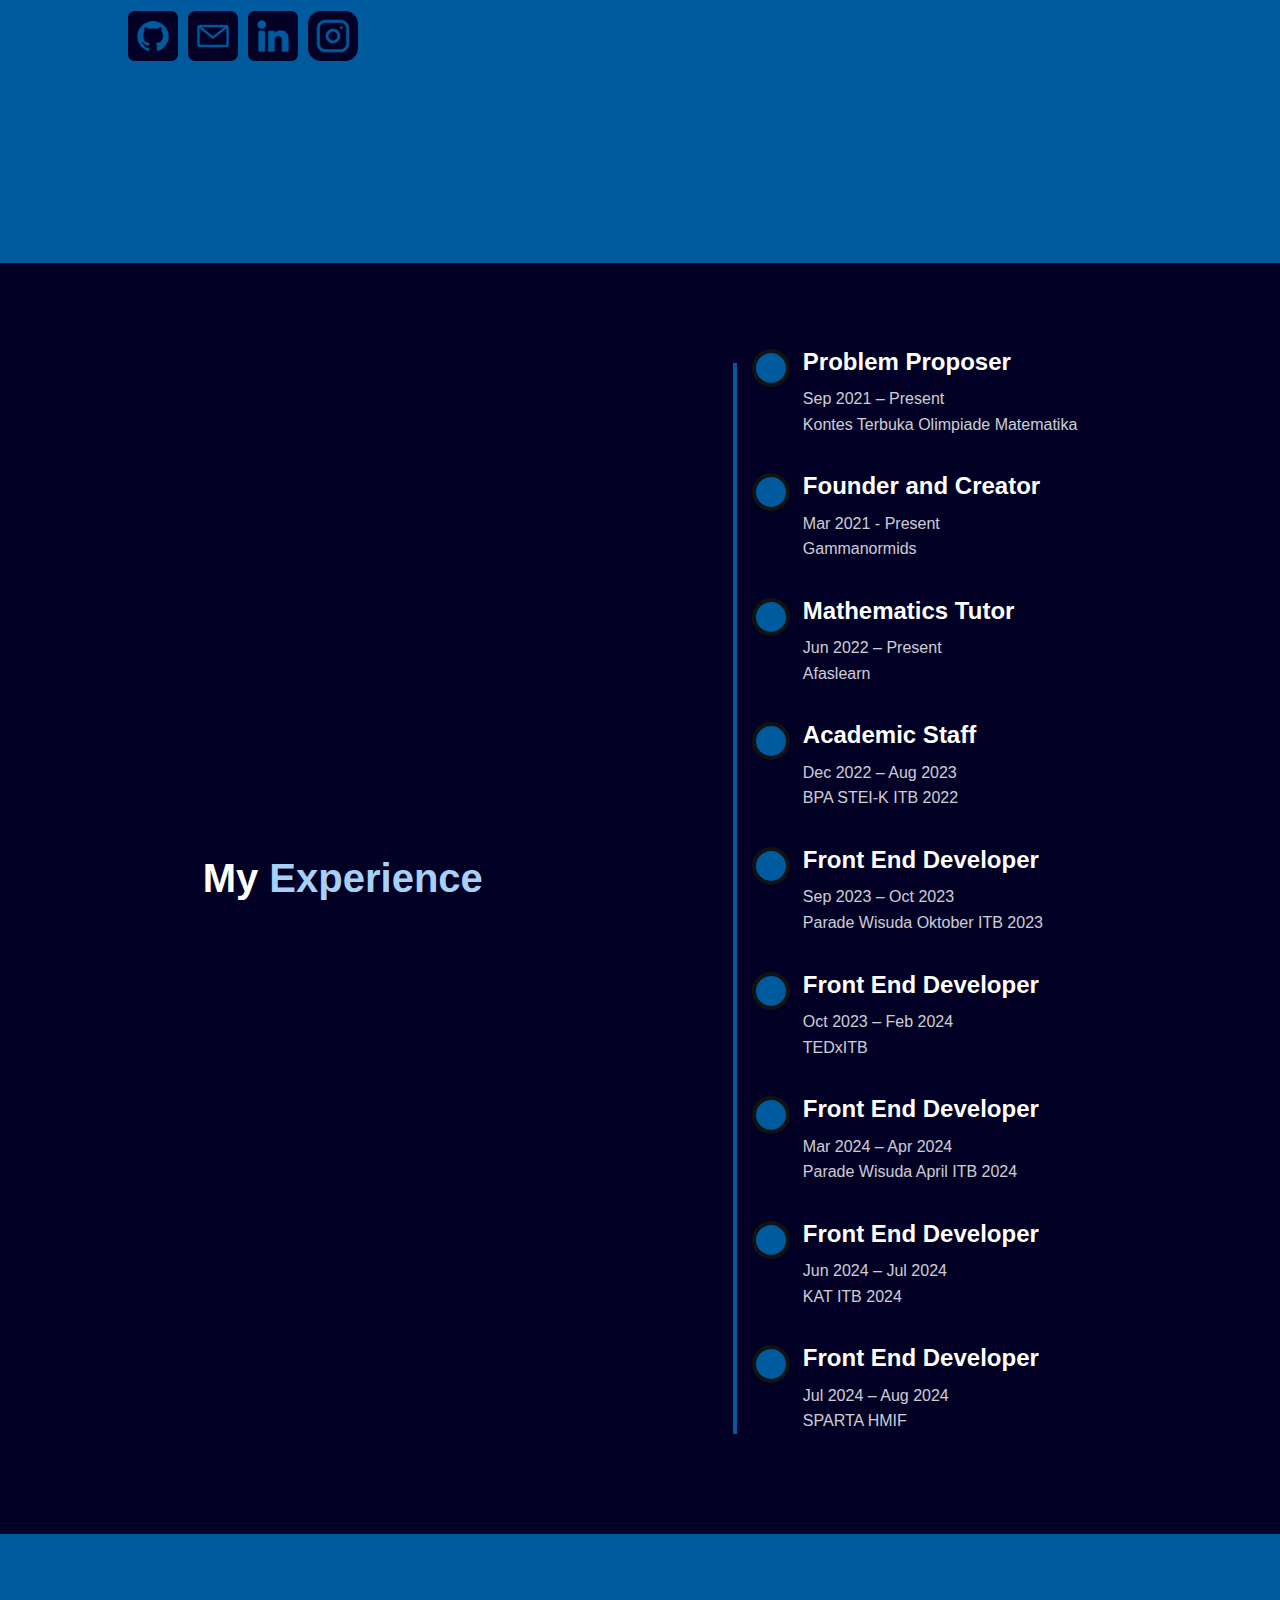
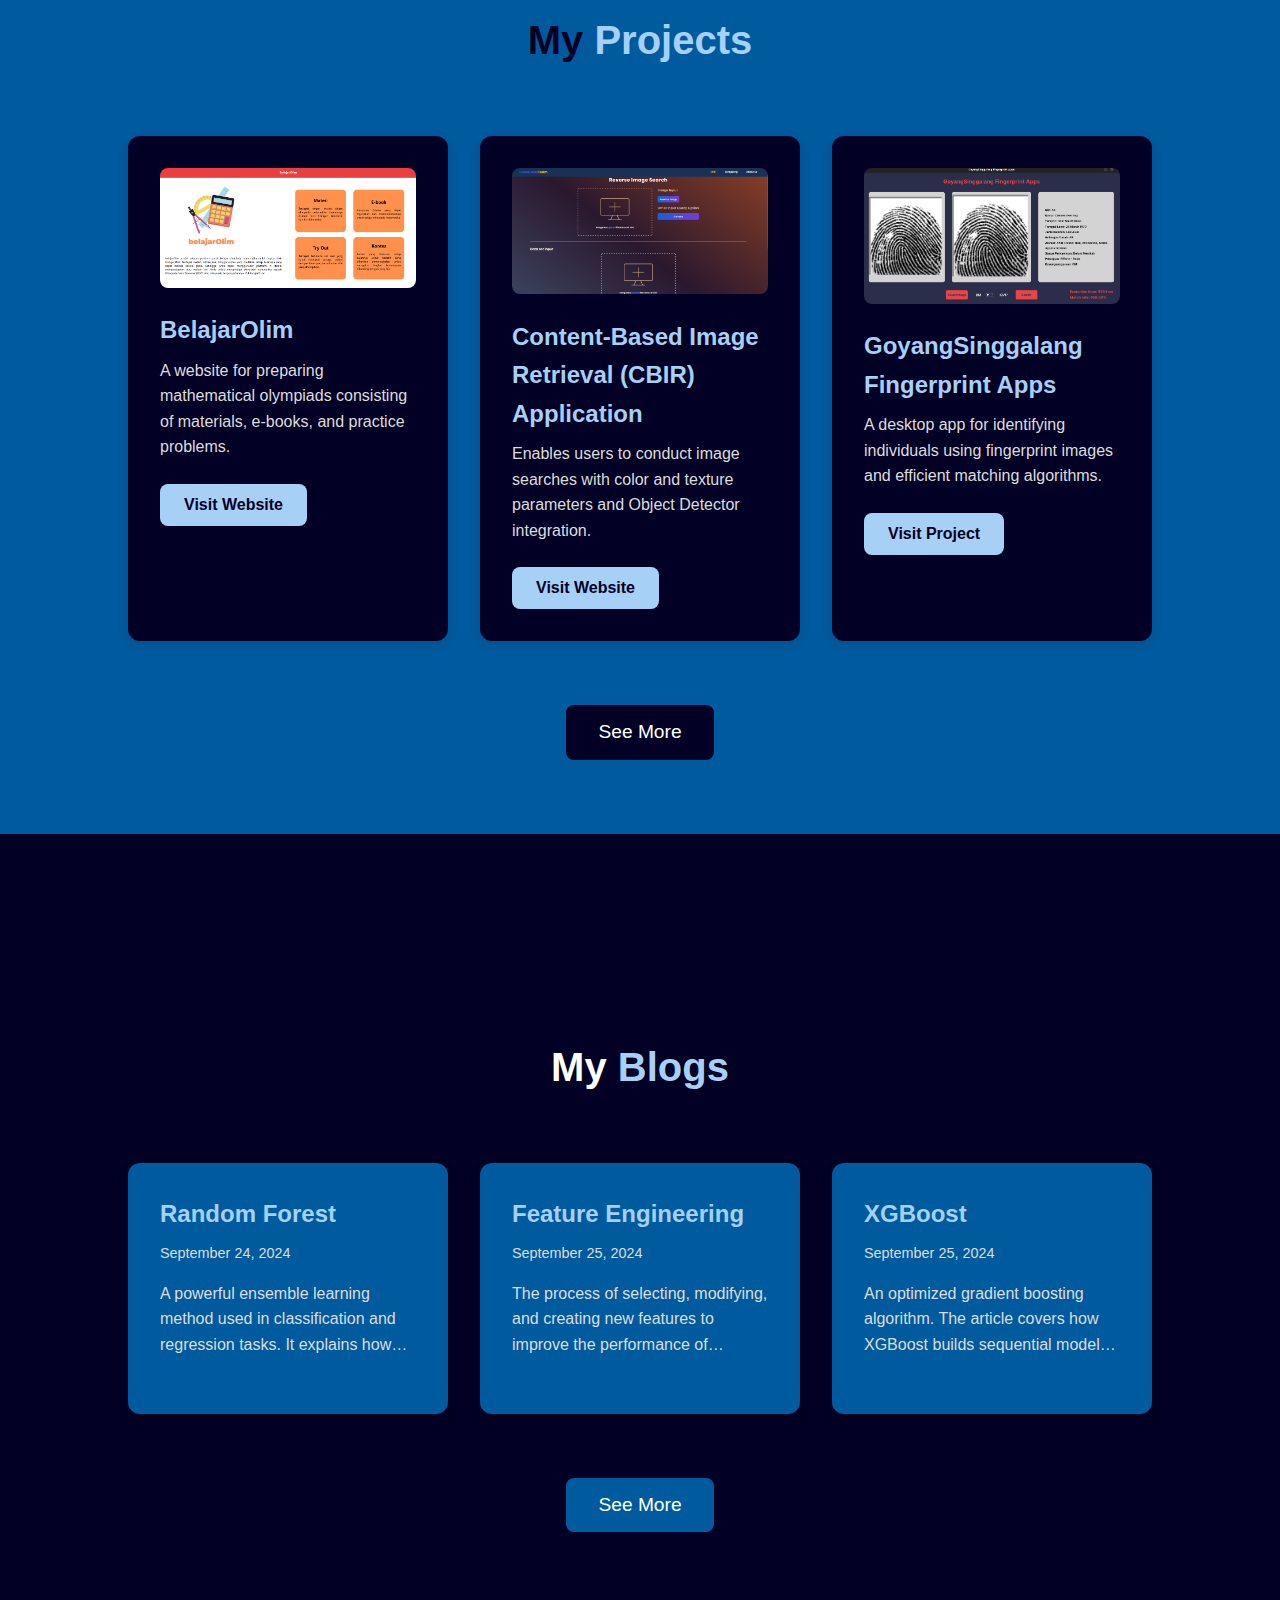
==== commit 221aca93: "feat: add link" ====
--- a/src/index.html
+++ b/src/index.html
@@ -3,7 +3,7 @@
 <head>
     <meta charset="UTF-8">
     <meta name="viewport" content="width=device-width, initial-scale=1.0">
-    <title>Randy Verdian Portfolio</title>
+    <title>Randy Verdian</title>
     <link rel="stylesheet" href="style.css">
 </head>
 <body>
@@ -34,7 +34,7 @@
                 <p>
                     I am an <span>Informatics Engineering</span> student at Bandung Institute of Technology, I have interest in programming and focusing on <span>Software Engineering</span> and <span>AI/ML</span>. Let's collaborate and create something extraordinary together!
                 </p>
-                <a href="your-cv.pdf" class="btn">Download CV</a>
+                <a href="https://drive.google.com/file/d/1Tj3qv7TsviQpKlpNFp0ObfLDTajjhK-S/view" class="btn">Download CV</a>
             </div>
             <div class="about-me-contact">
                 <p>Find Me On</p>
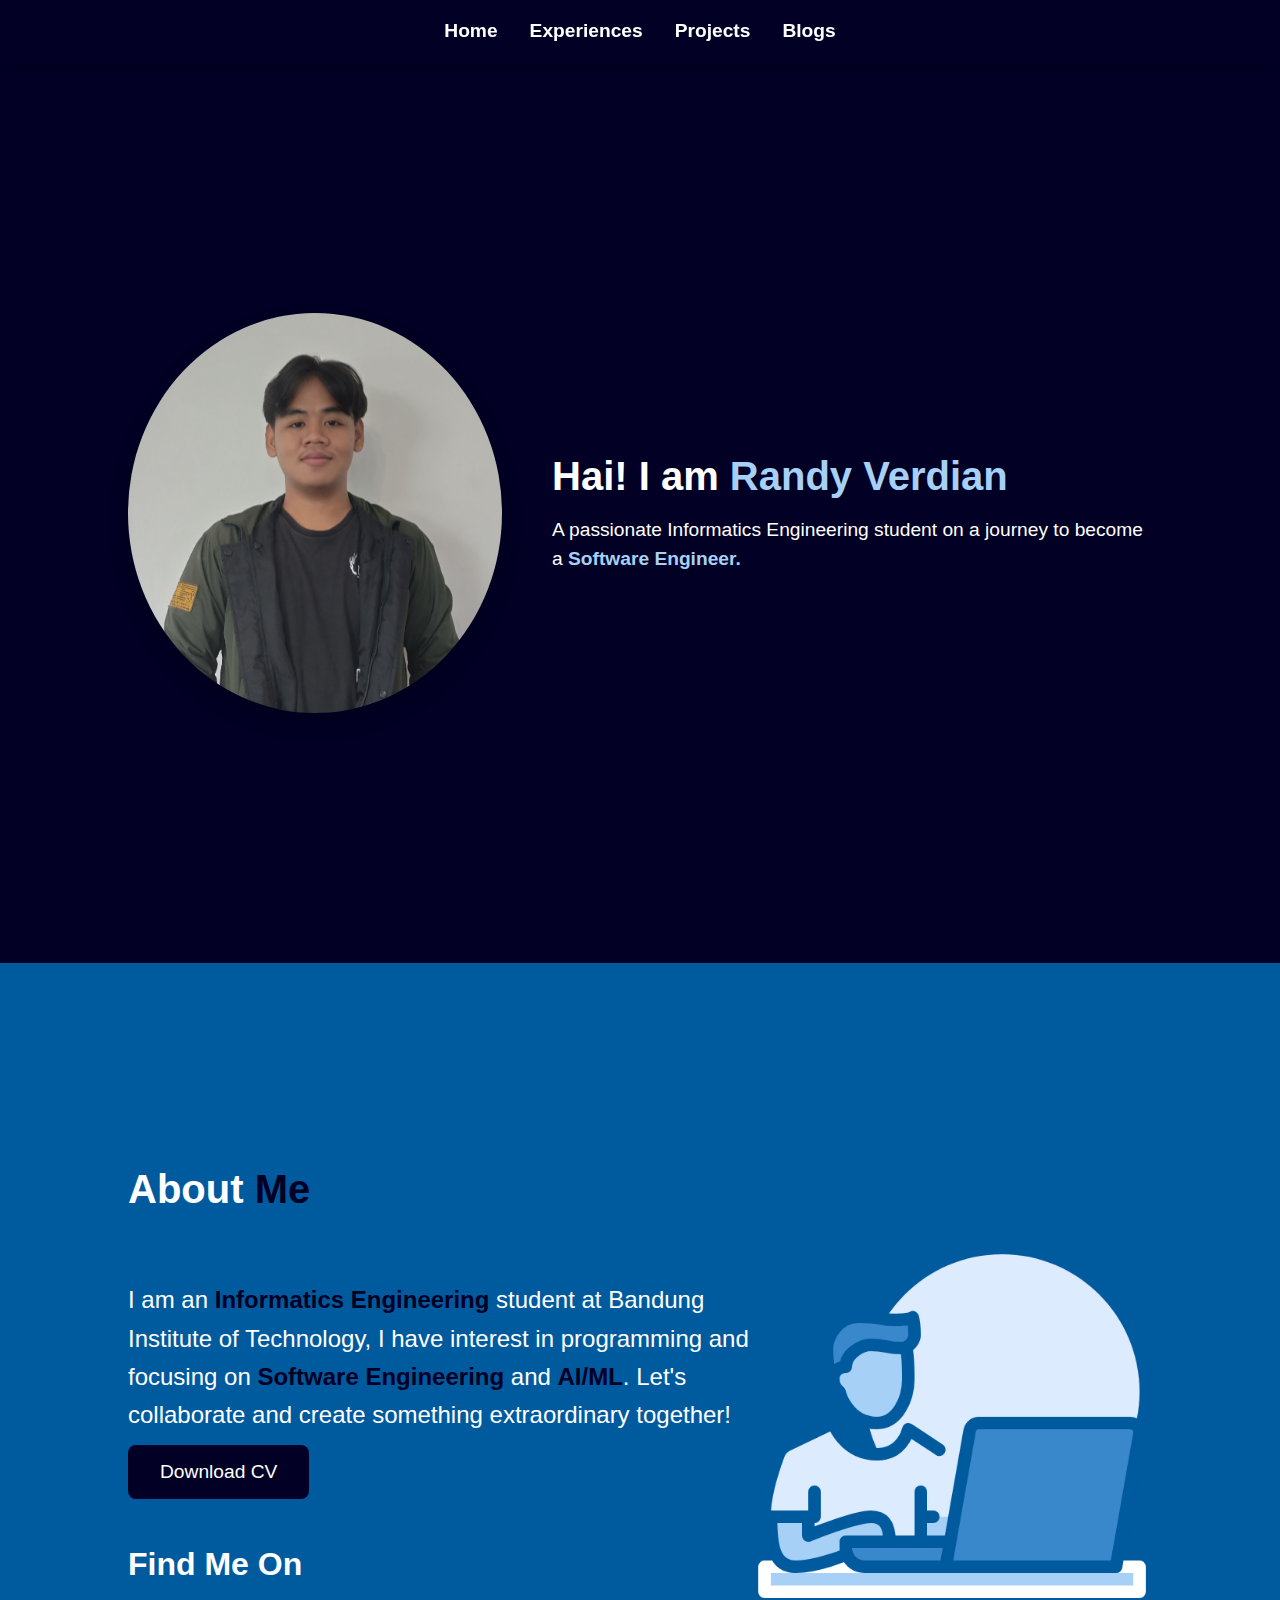
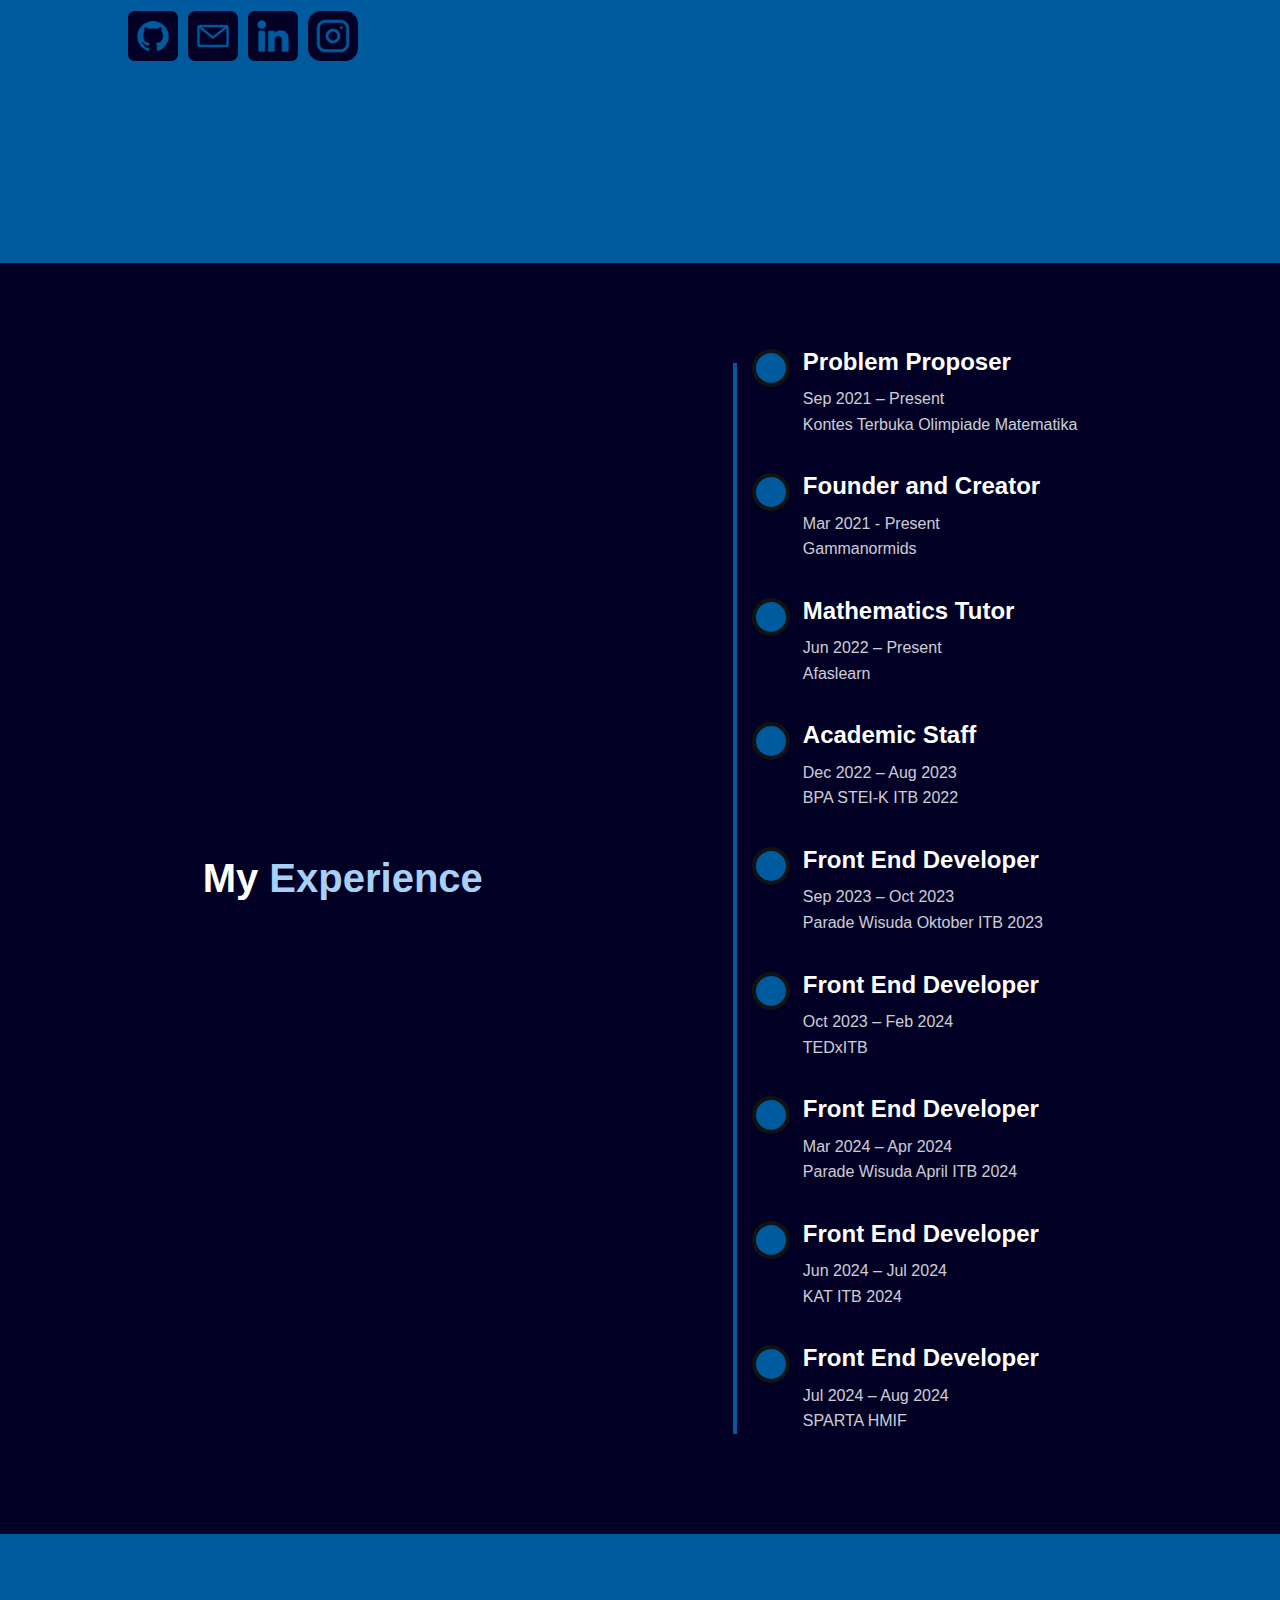
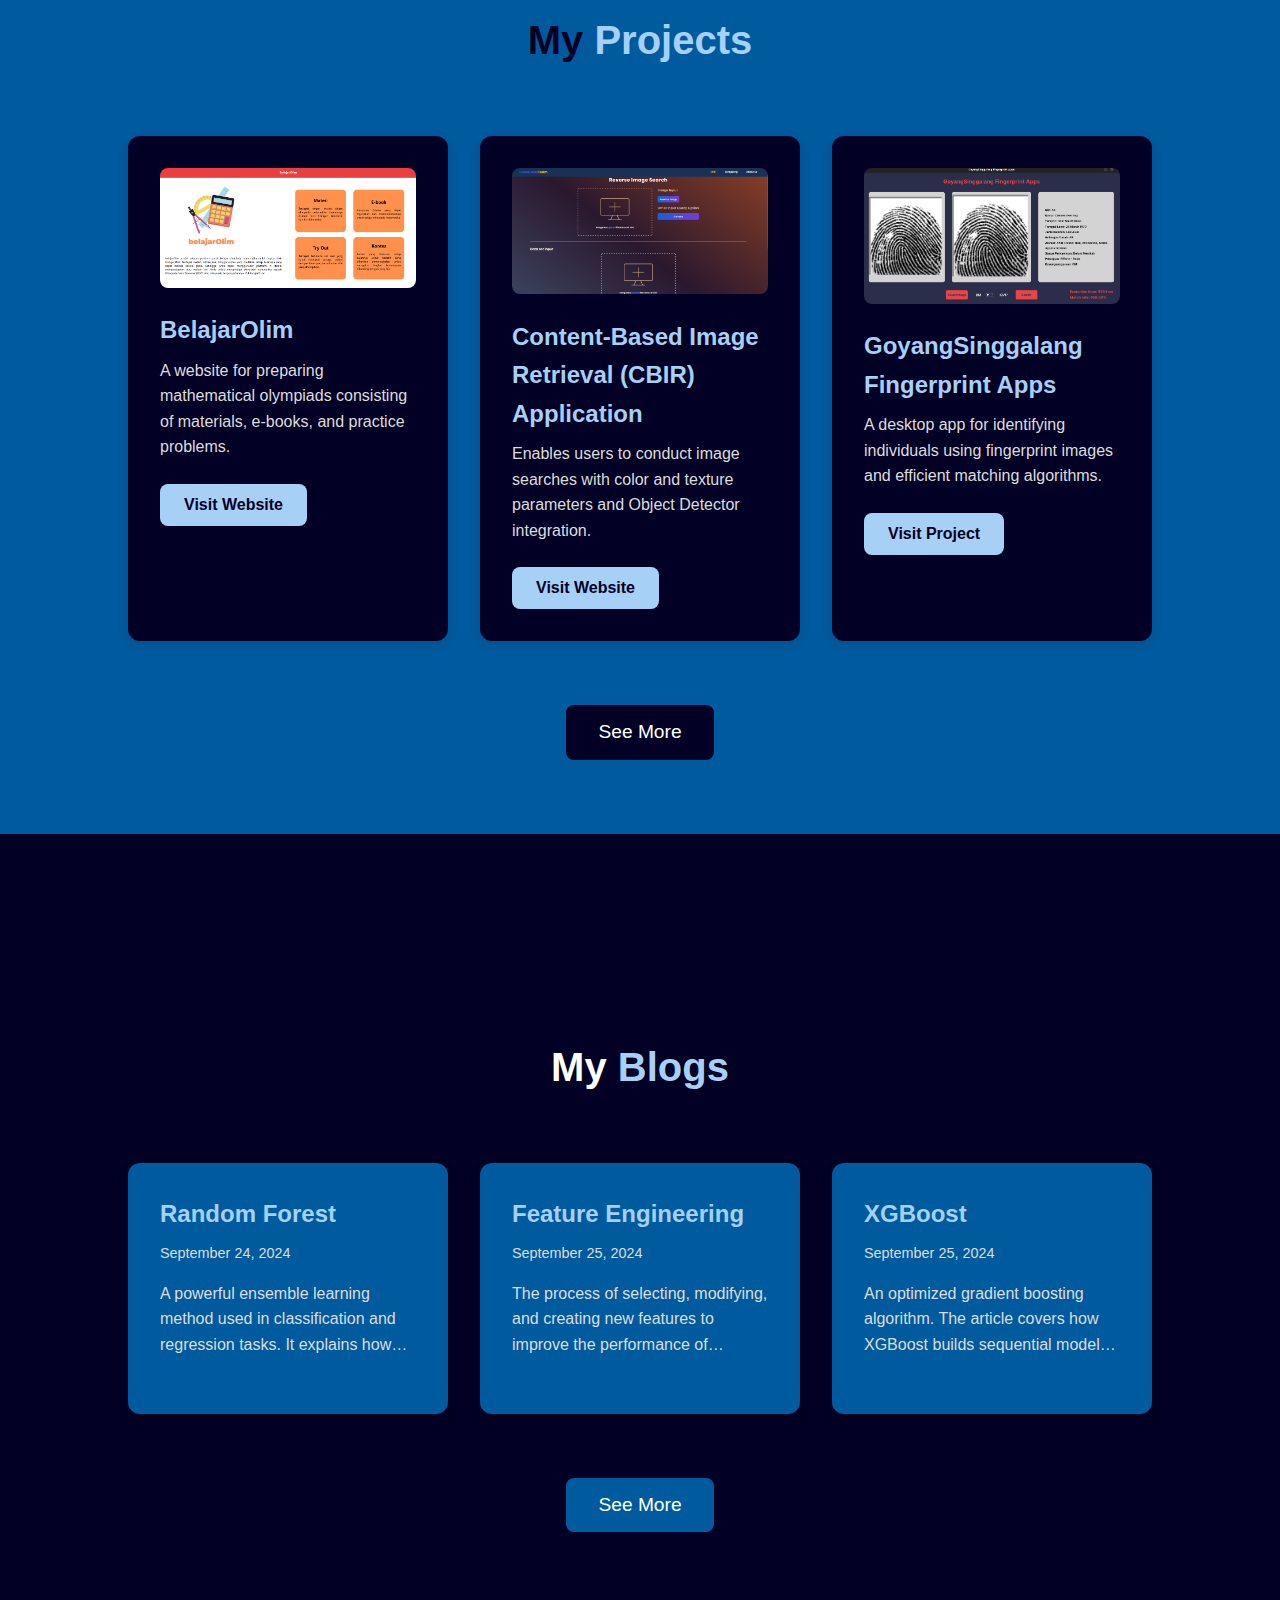
==== commit cf5cab91: "feat: add project page" ====
--- a/src/index.html
+++ b/src/index.html
@@ -147,7 +147,7 @@
         </div>
 
     </div>
-    <a href="projects.html" class="btn">See More</a>
+    <a href="project/index.html" class="btn">See More</a>
 </section>
 
 
@@ -156,25 +156,32 @@
     <h2>My <span>Blogs</span></h2>
     <div class="blogs-list">
         <div class="blog">
-            <h1>Random Forest</h1>
-            <p class="date">September 24, 2024</p>
-            <p class="content">A powerful ensemble learning method used in classification and regression tasks. It explains how multiple decision trees are combined to improve predictive accuracy and handle overfitting.</p>
+            <a href="blog/random-forest.html">
+                <h1>Random Forest</h1>
+                <p class="date">September 24, 2024</p>
+                <p class="content">A powerful ensemble learning method used in classification and regression tasks. It explains how multiple decision trees are combined to improve predictive accuracy and handle overfitting.</p>
+            </a>
         </div>
 
         <div class="blog">
-            <h1>Feature Engineering</h1>
-            <p class="date">September 25, 2024</p>
-            <p class="content">The process of selecting, modifying, and creating new features to improve the performance of machine learning models. It discusses techniques like one-hot encoding, scaling, and interaction terms.</p>
+            <a href="blog/feature-engineering.html">
+                <h1>Feature Engineering</h1>
+                <p class="date">September 25, 2024</p>
+                <p class="content">The process of selecting, modifying, and creating new features to improve the performance of machine learning models. It discusses techniques like one-hot encoding, scaling, and interaction terms.</p>
+            </a>
         </div>
 
         <div class="blog">
-            <h1>XGBoost</h1>
-            <p class="date">September 25, 2024</p>
-            <p class="content">An optimized gradient boosting algorithm. The article covers how XGBoost builds sequential models, reduces bias and variance, and why it's favored in machine learning competitions.</p>
+            <a href="blog/xg-boost.html">
+                <h1>XGBoost</h1>
+                <p class="date">September 25, 2024</p>
+                <p class="content">An optimized gradient boosting algorithm. The article covers how XGBoost builds sequential models, reduces bias and variance, and why it's favored in machine learning competitions.</p>
+            </a>
         </div>
     </div>
-    <a href="blogs.html" class="btn">See More</a>
+    <a href="blog/index.html" class="btn">See More</a>
 </section>
+
 
 
 
--- a/src/style.css
+++ b/src/style.css
@@ -131,7 +131,7 @@
 
 .about-me-section img {
     margin-top: 20px;
-    width: 250px;
+    width: 400px;
 }
 
 .about-me-desc {
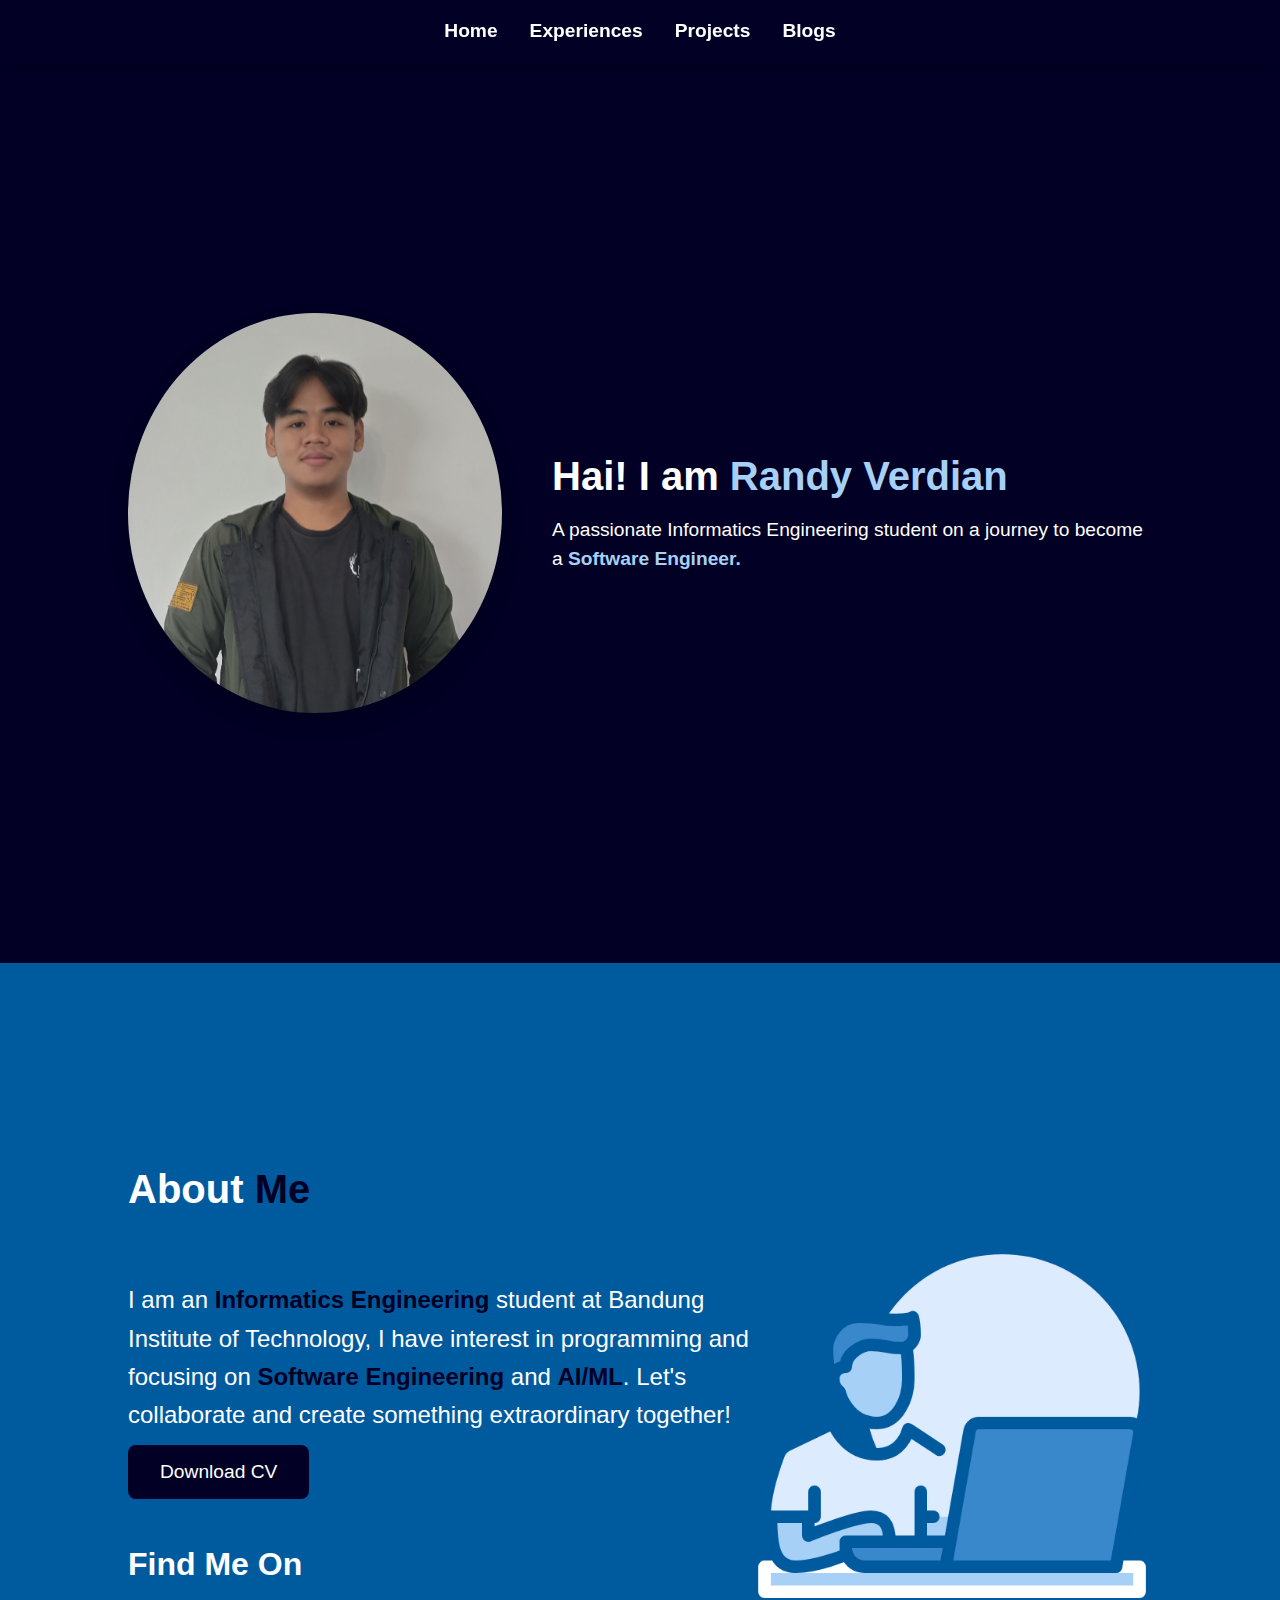
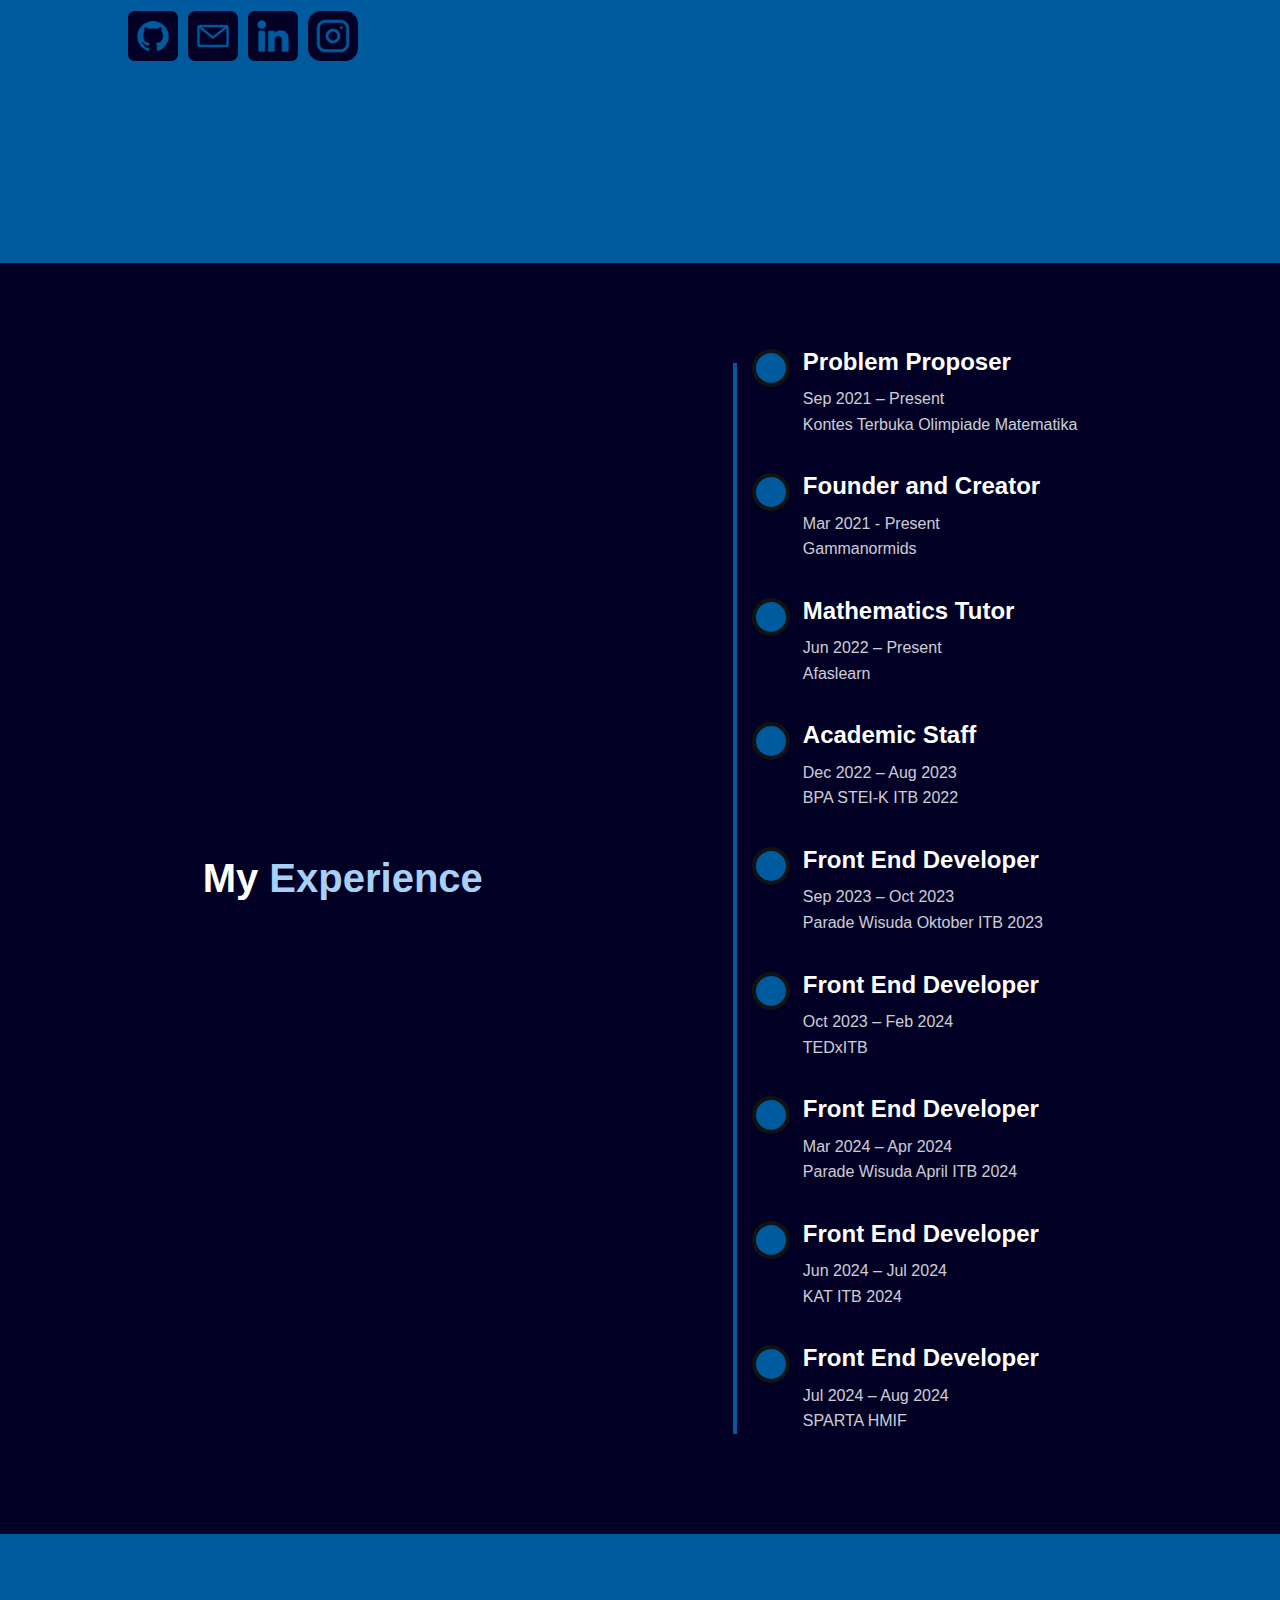
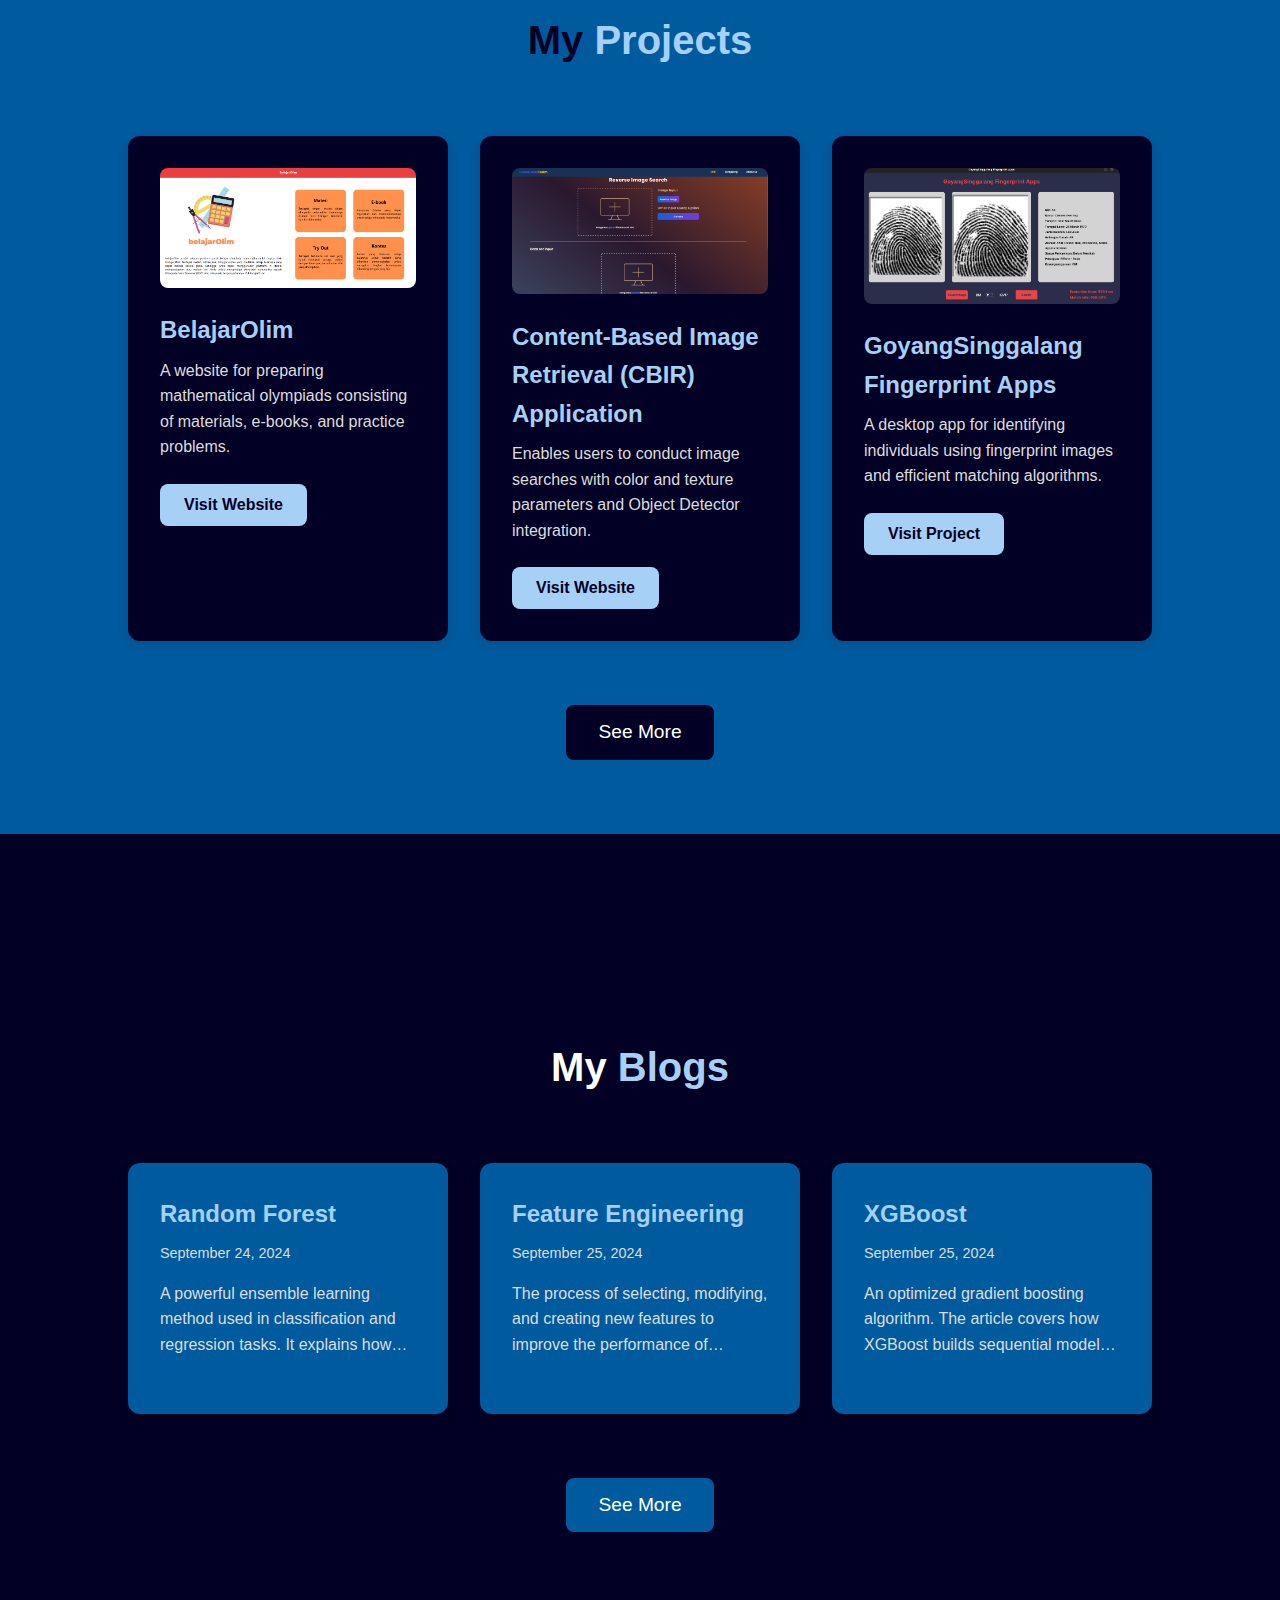
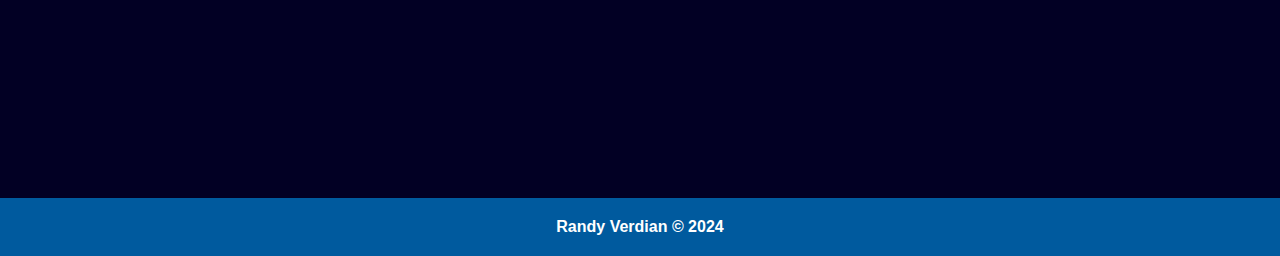
==== commit 5ff95a4b: "feat: add footer" ====
--- a/src/index.html
+++ b/src/index.html
@@ -182,7 +182,10 @@
     <a href="blog/index.html" class="btn">See More</a>
 </section>
 
-
+<!-- Footer -->
+<footer class="footer">
+    <p>Randy Verdian &copy; 2024</p>
+</footer>
 
 
 </body>
--- a/src/style.css
+++ b/src/style.css
@@ -446,6 +446,25 @@
     color: #020024;
 }
 
+/* footer */
+.footer {
+    background-color: #005a9e;
+    color: #fff;
+    text-align: center;
+    padding: 1rem 0;
+    position: relative;
+    bottom: 0;
+    width: 100%;
+    font-size: 1rem;
+    font-weight: bold;
+    margin-top: 4rem;
+}
+
+.footer p {
+    margin: 0;
+}
+
+
 
 
 
@@ -944,6 +963,9 @@
         font-size: 0.8rem;
     }
 
+    .footer p {
+        font-size: 0.8rem;
+    }
     
 
 }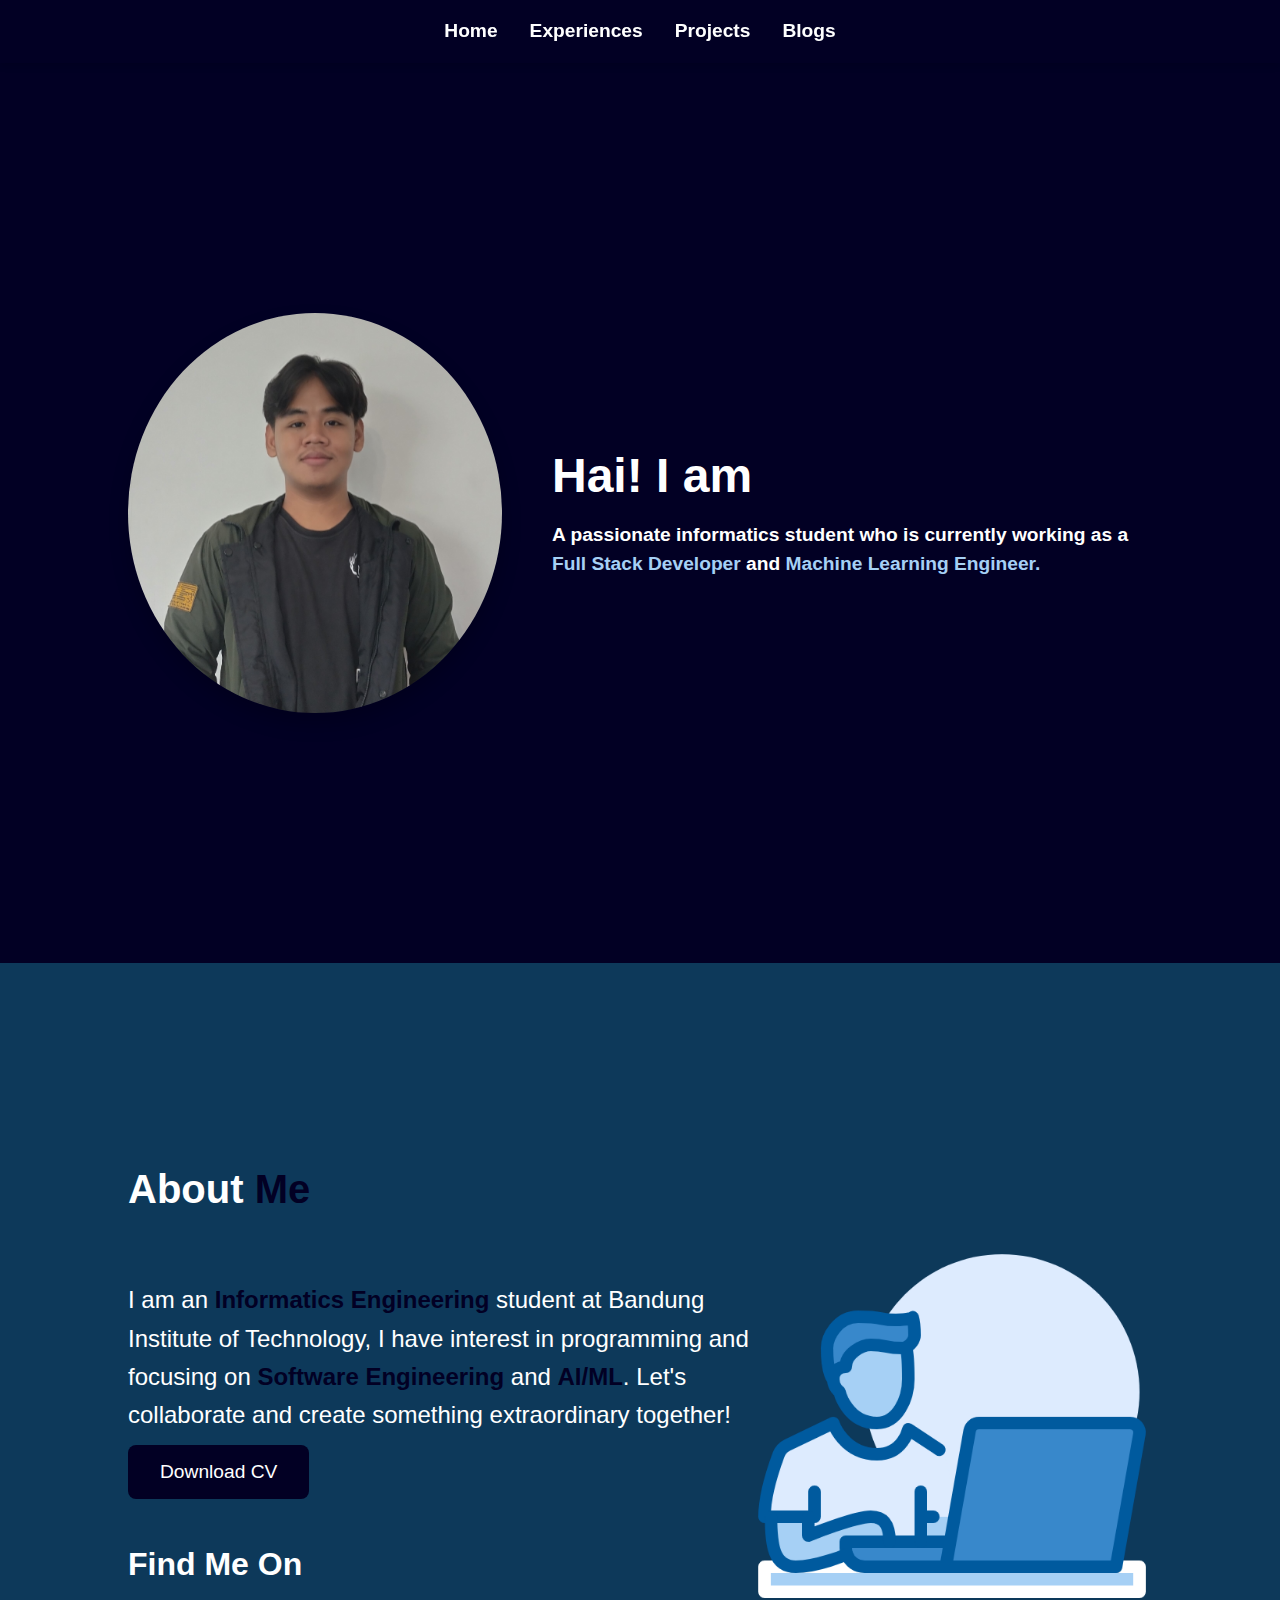
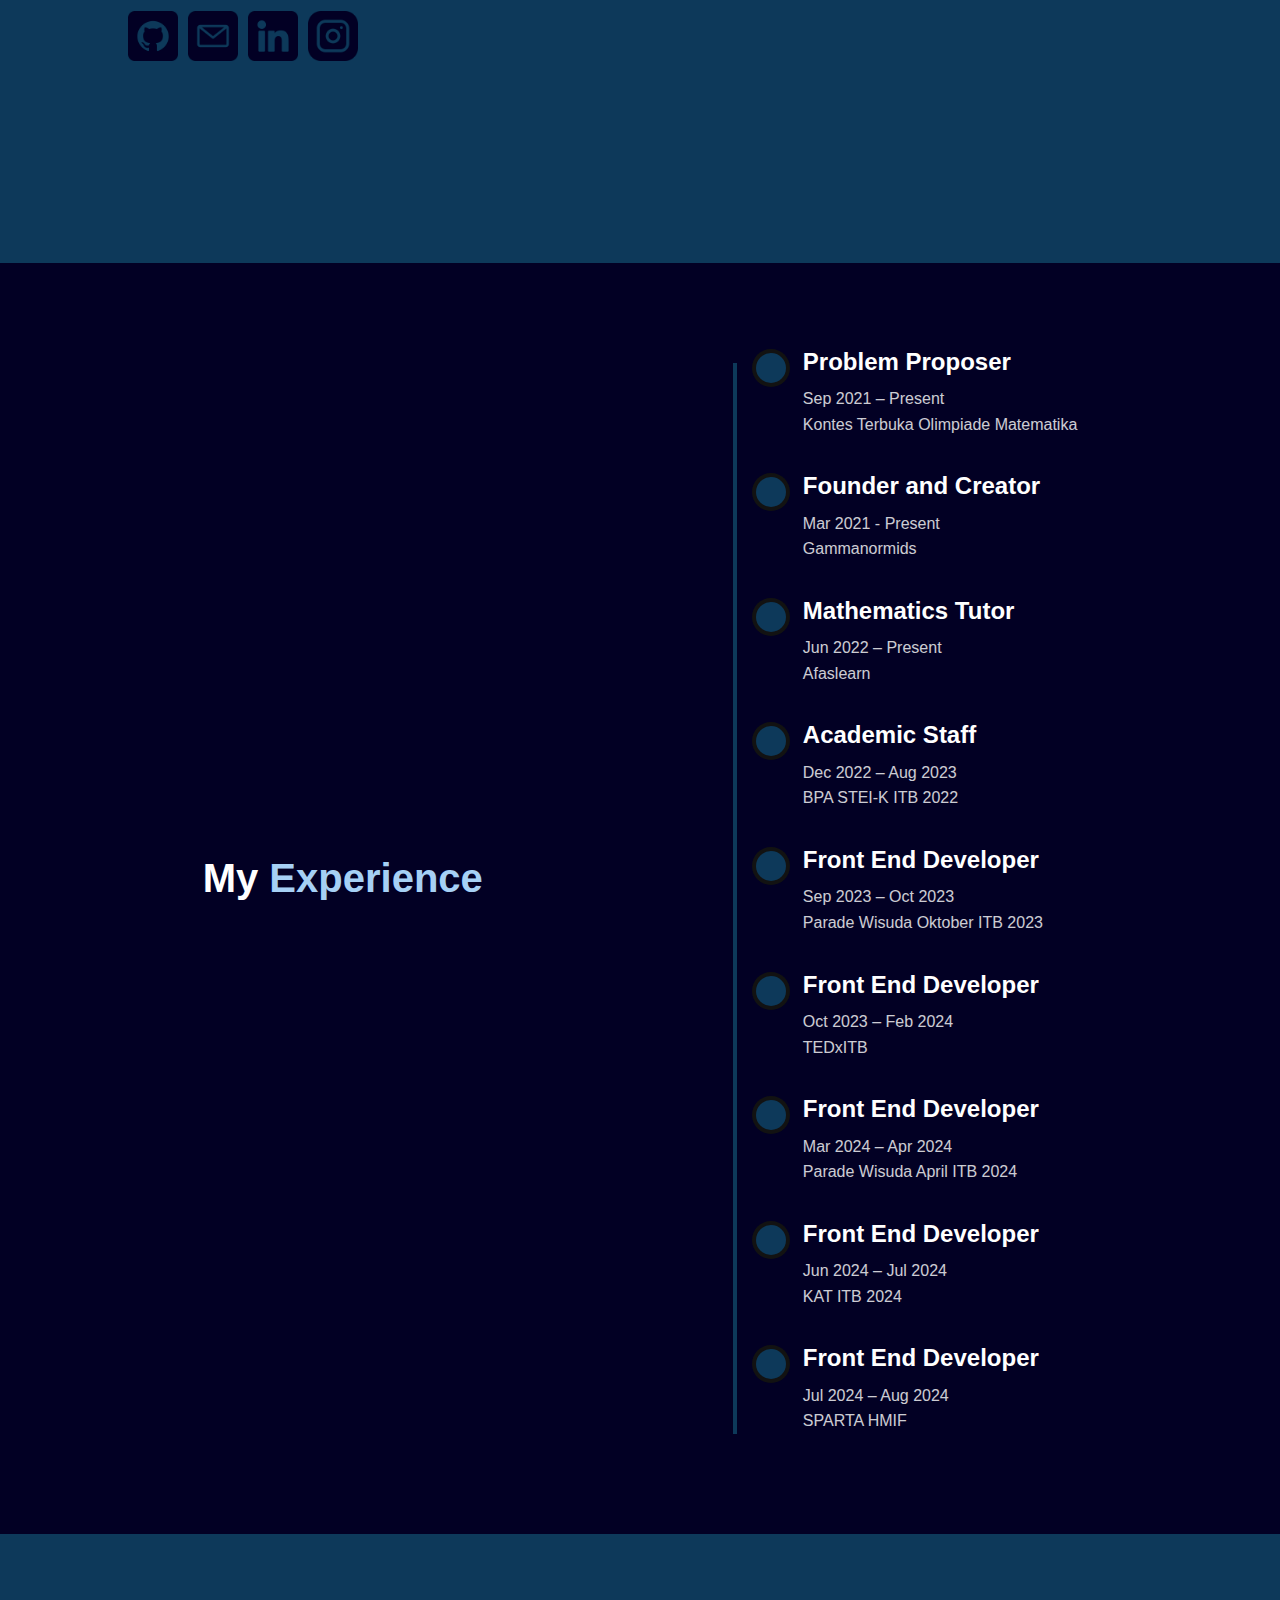
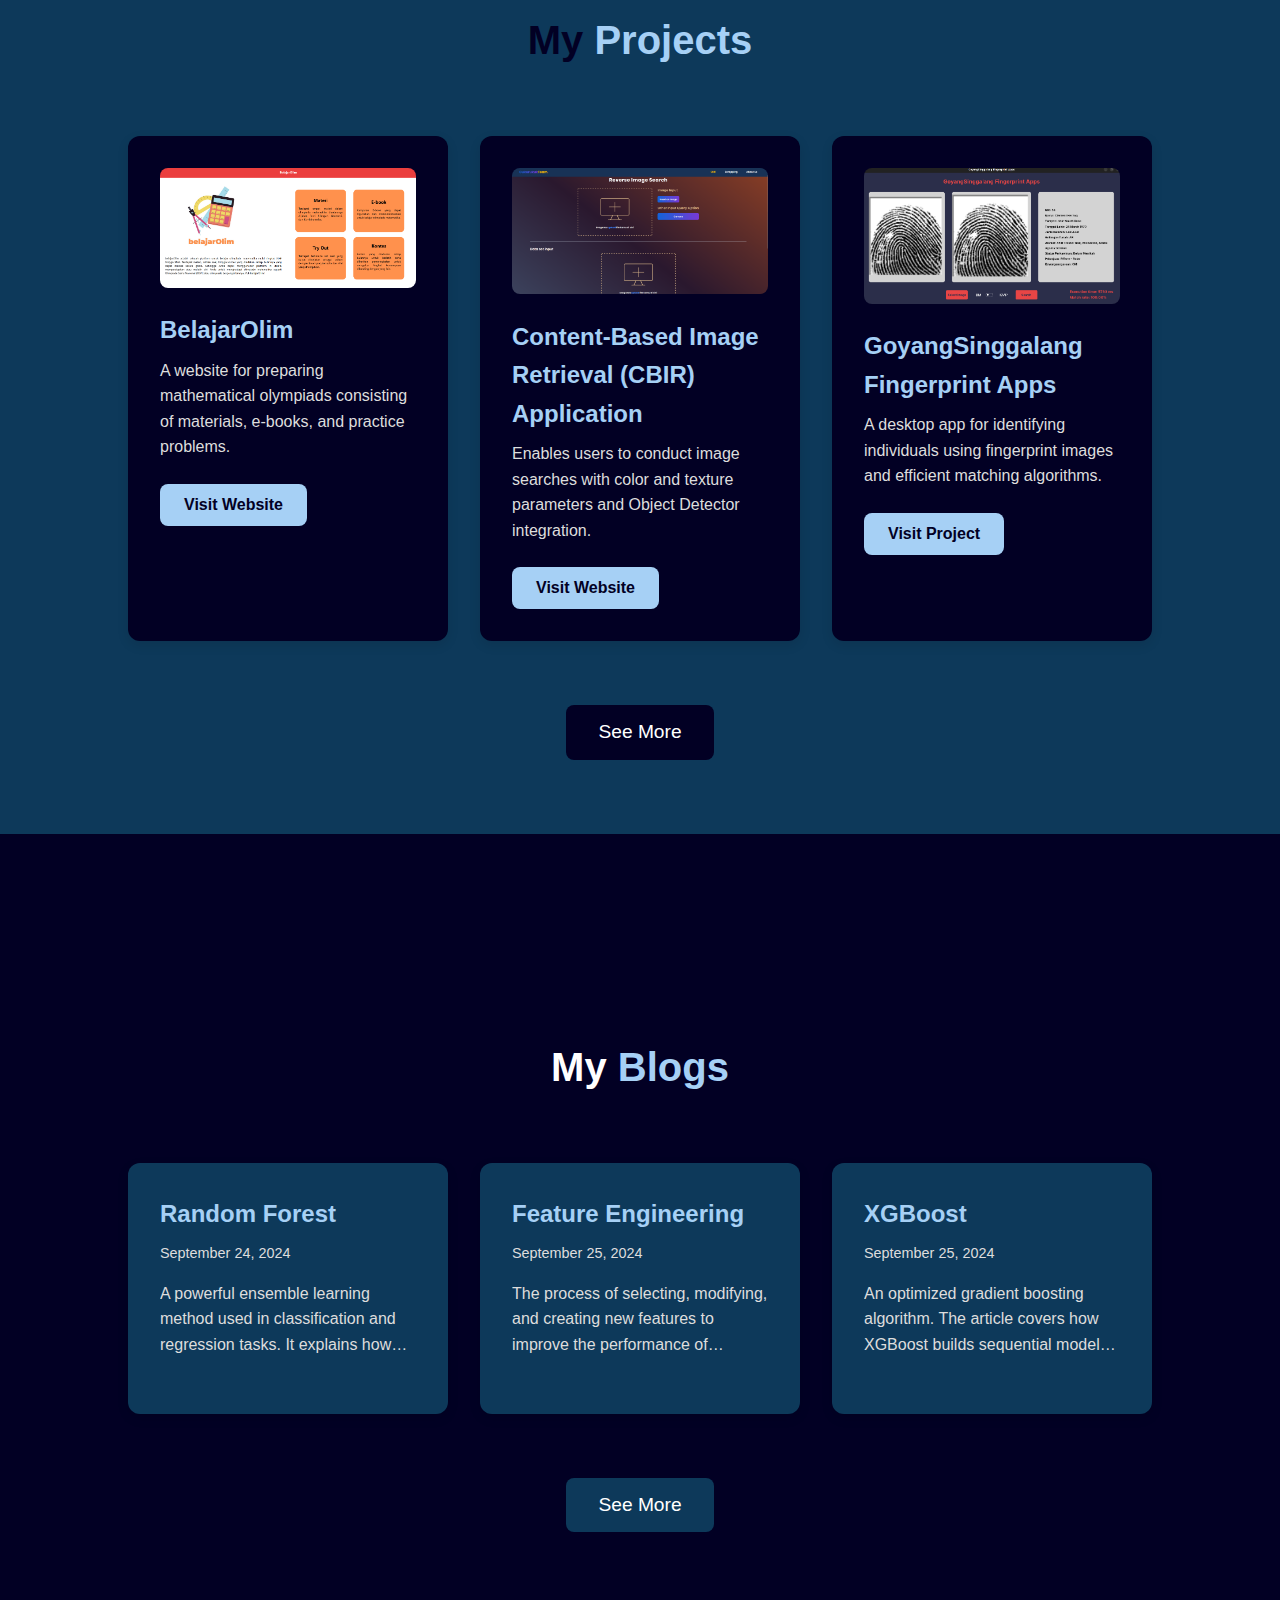
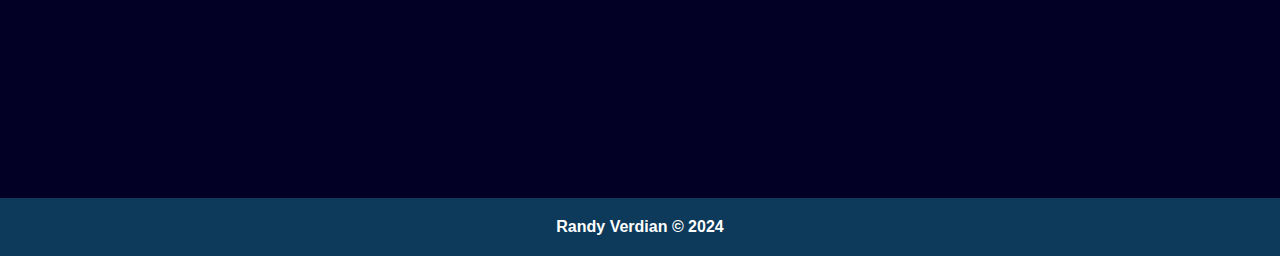
==== commit da16b7fd: "fix: styling" ====
--- a/src/index.html
+++ b/src/index.html
@@ -5,6 +5,7 @@
     <meta name="viewport" content="width=device-width, initial-scale=1.0">
     <title>Randy Verdian</title>
     <link rel="stylesheet" href="style.css">
+    <link rel="icon" href="/public/logo.png" type="image/x-icon"> 
 </head>
 <body>
     <!-- Navbar -->
@@ -21,8 +22,8 @@
     <section id="home" class="intro-section">
         <img src="../public/profile.jpg" alt="Randy Verdian" class="profile-photo">
         <div>
-            <h1>Hai! I am <span>Randy Verdian</span></h1>
-            <p>A passionate Informatics Engineering student on a journey to become a <span>Software Engineer.</span></p>
+            <h1>Hai! I am <span class="type"><span>Randy Verdian</span></span></h1>
+            <p>A passionate informatics student who is currently working as a <span>Full Stack Developer</span> and <span>Machine Learning Engineer.</span></p>
         </div>
     </section>
 
--- a/src/style.css
+++ b/src/style.css
@@ -71,7 +71,7 @@
 }
 
 .intro-section h1 {
-    font-size: 2.5rem;
+    font-size: 3rem;
     line-height: 1.2;
     margin-bottom: 1rem;
 }
@@ -81,15 +81,37 @@
 }
 
 .intro-section p {
+    font-weight: bold;
     font-size: 1.2rem;
     line-height: 1.5;
 }
 
 .intro-section p span {
     color: #a6d0f5;
-    font-weight: bold;
-}
-
+}
+
+
+
+.type {
+    display:inline-flex;
+}
+  
+.type span {
+    word-break: break-all;
+    height: 1.2em;
+    width:0%;
+    overflow: hidden;
+    animation:t 2s linear infinite alternate;
+}
+
+.type span:before {
+    content:" ";
+    display:inline-block;
+}
+
+@keyframes t{
+    90%,100% {width:100%}
+}
 
 
 /* about me section */
@@ -100,7 +122,7 @@
     align-items: center;
     justify-content: center;
     padding: 0 10%;
-    background: #005a9e;
+    background: #0d395a;
     color: #fff;
     text-align: left;
 }
@@ -206,7 +228,7 @@
     top: 40px;
     bottom: 40px;
     width: 4px;
-    background: #005a9e;
+    background: #0d395a;
 }
 
 .timeline-item {
@@ -220,7 +242,7 @@
     top: 0;
     width: 30px;
     height: 30px;
-    background-color: #005a9e;
+    background-color: #0d395a;
     border-radius: 50%;
     box-shadow: 0 0 0 4px #121212;
 }
@@ -254,7 +276,7 @@
     align-items: center;
     justify-content: center;
     padding: 0 10%;
-    background: #005a9e;
+    background: #0d395a;
     color: #fff;
     text-align: left;
 }
@@ -376,7 +398,7 @@
 }
 
 .blog {
-    background-color: #005a9e;
+    background-color: #0d395a;
     color: #fff;
     padding: 2rem;
     border-radius: 12px;
@@ -433,7 +455,7 @@
 }
 
 .blogs-section a {
-    background-color: #005a9e;
+    background-color: #0d395a;
     color: #fff;
     border-radius: 8px;
     font-size: 1.2rem;
@@ -448,7 +470,7 @@
 
 /* footer */
 .footer {
-    background-color: #005a9e;
+    background-color: #0d395a;
     color: #fff;
     text-align: center;
     padding: 1rem 0;
@@ -570,7 +592,7 @@
         top: 40px;
         bottom: 40px;
         width: 4px;
-        background: #005a9e;
+        background: #0d395a;
     }
     
     .timeline-item {
@@ -584,7 +606,7 @@
         top: 0;
         width: 20px;
         height: 20px;
-        background-color: #005a9e;
+        background-color: #0d395a;
         border-radius: 50%;
         box-shadow: 0 0 0 4px #121212;
     }
@@ -719,7 +741,7 @@
         top: 40px;
         bottom: 40px;
         width: 4px;
-        background: #005a9e;
+        background: #0d395a;
     }
     
     .timeline-item {
@@ -733,7 +755,7 @@
         top: 0;
         width: 20px;
         height: 20px;
-        background-color: #005a9e;
+        background-color: #0d395a;
         border-radius: 50%;
         box-shadow: 0 0 0 4px #121212;
     }
@@ -889,7 +911,7 @@
         top: 40px;
         bottom: 40px;
         width: 4px;
-        background: #005a9e;
+        background: #0d395a;
     }
     
     .timeline-item {
@@ -903,7 +925,7 @@
         top: 0;
         width: 20px;
         height: 20px;
-        background-color: #005a9e;
+        background-color: #0d395a;
         border-radius: 50%;
         box-shadow: 0 0 0 4px #121212;
     }
